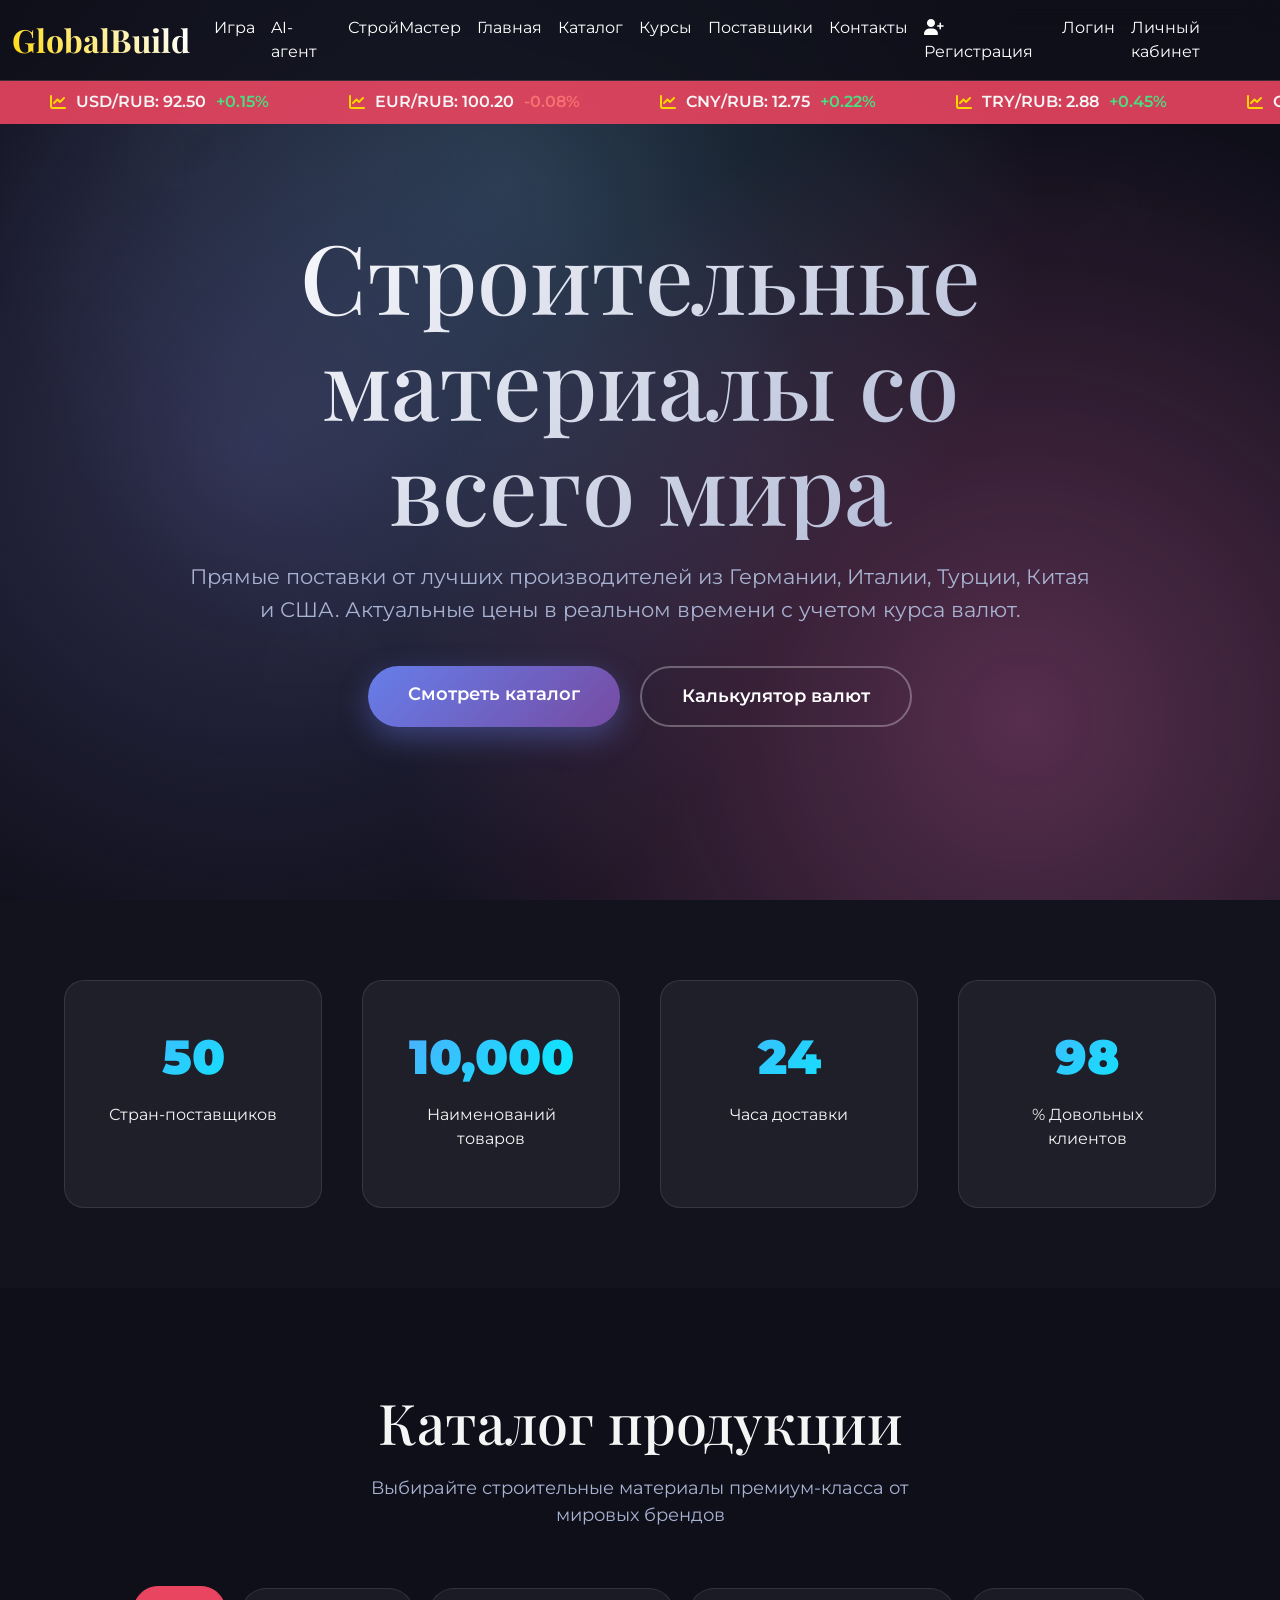
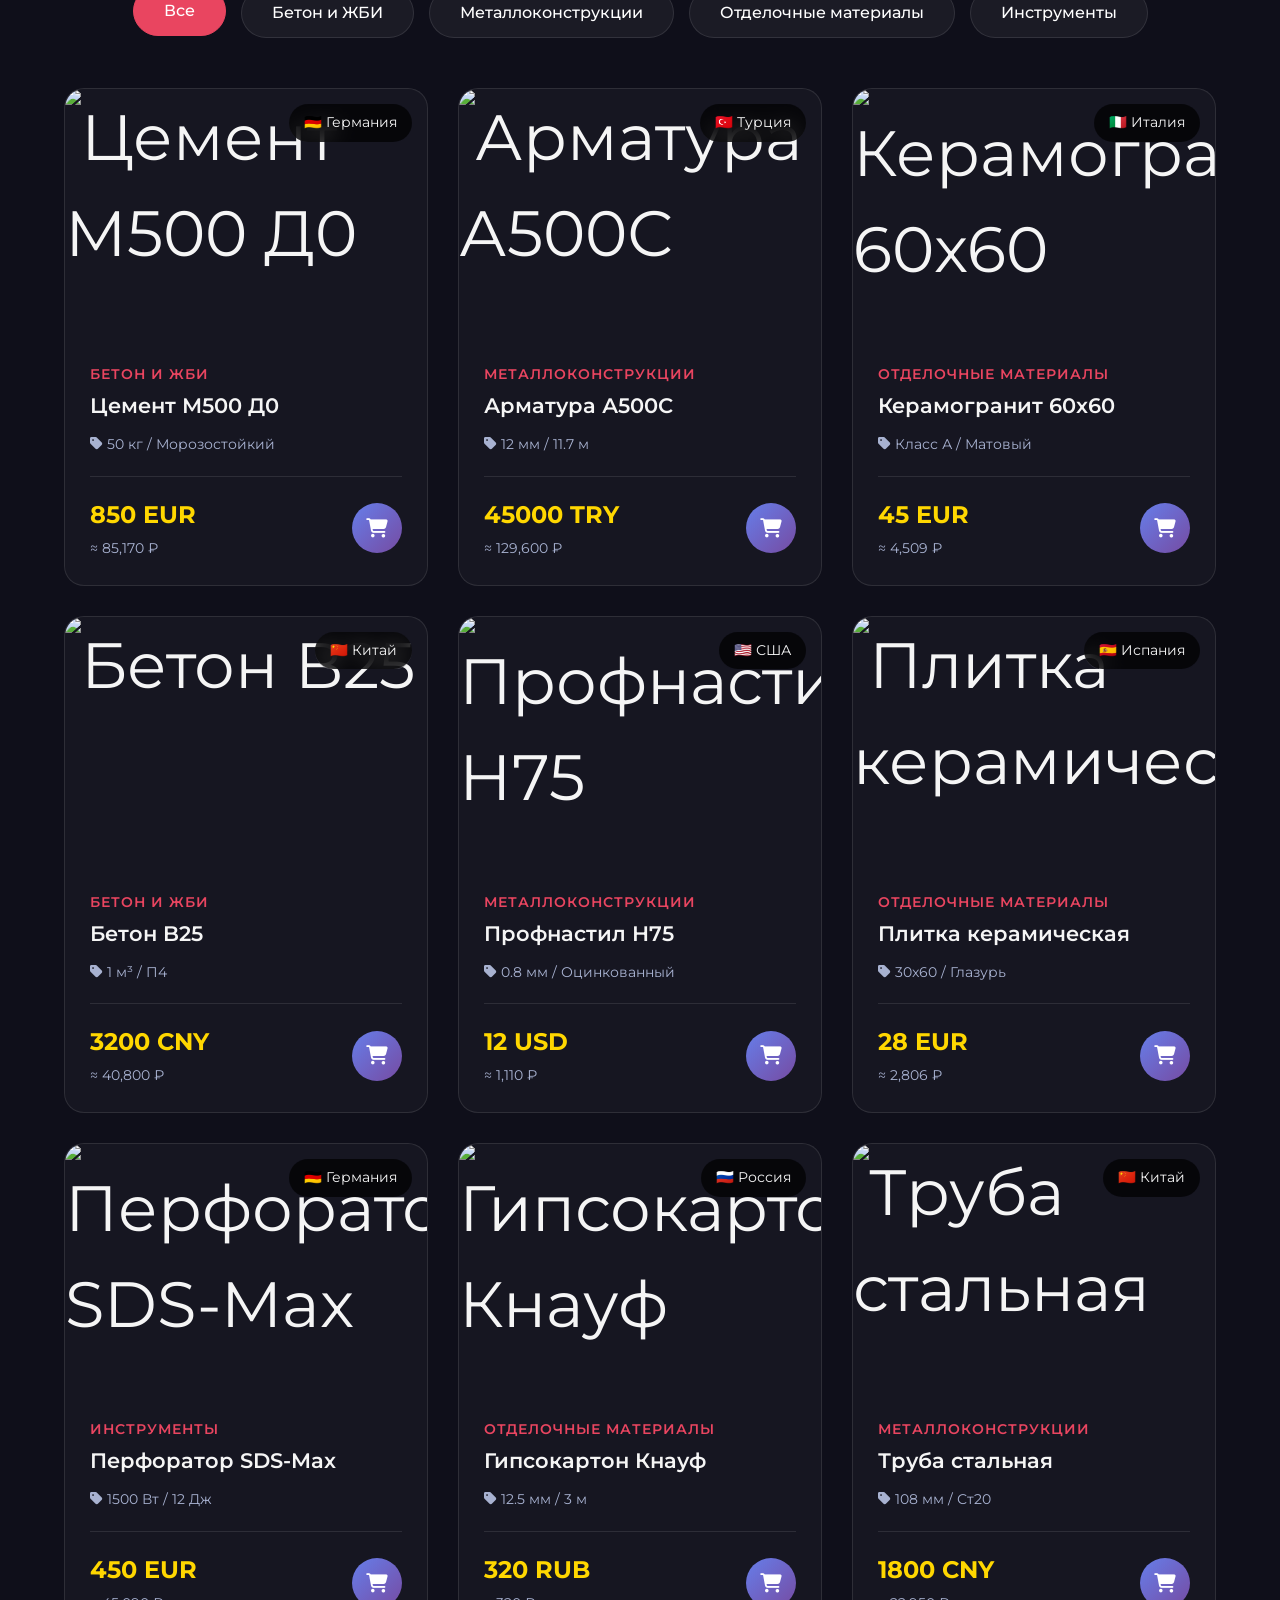
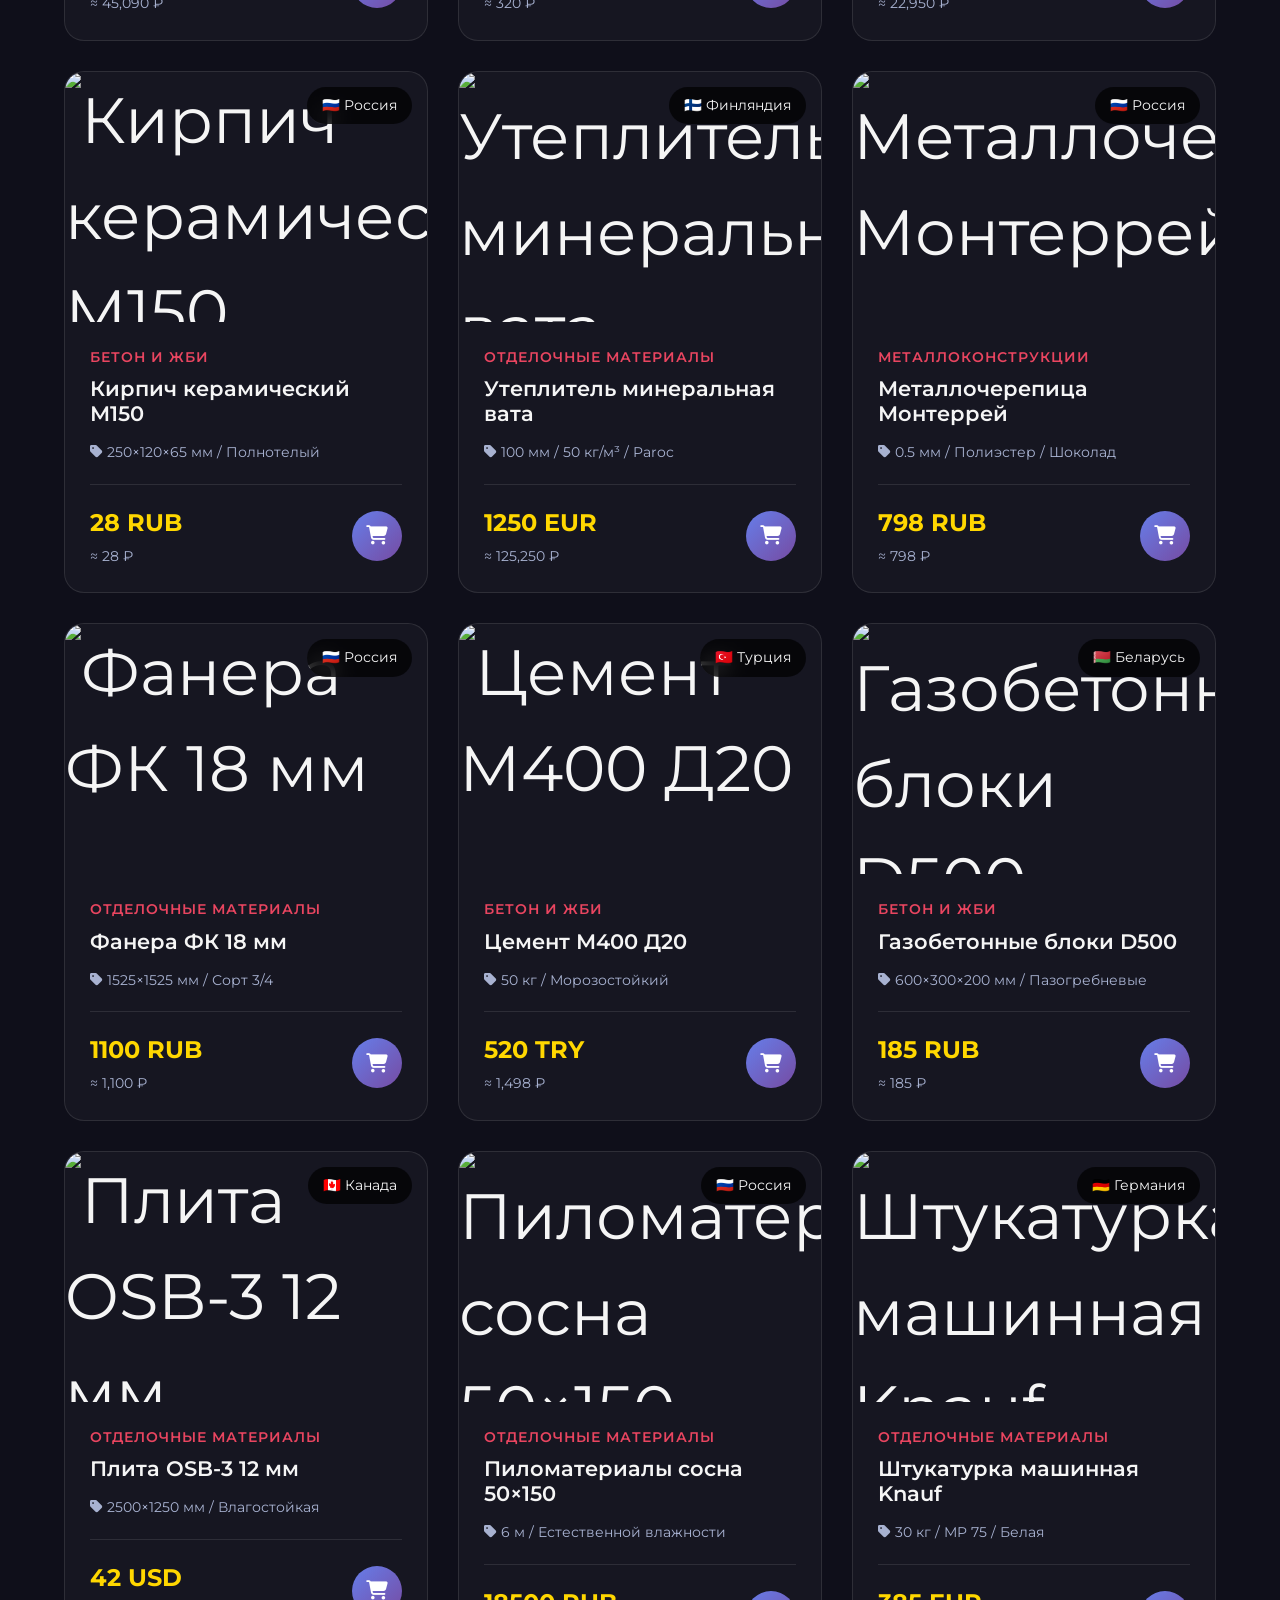
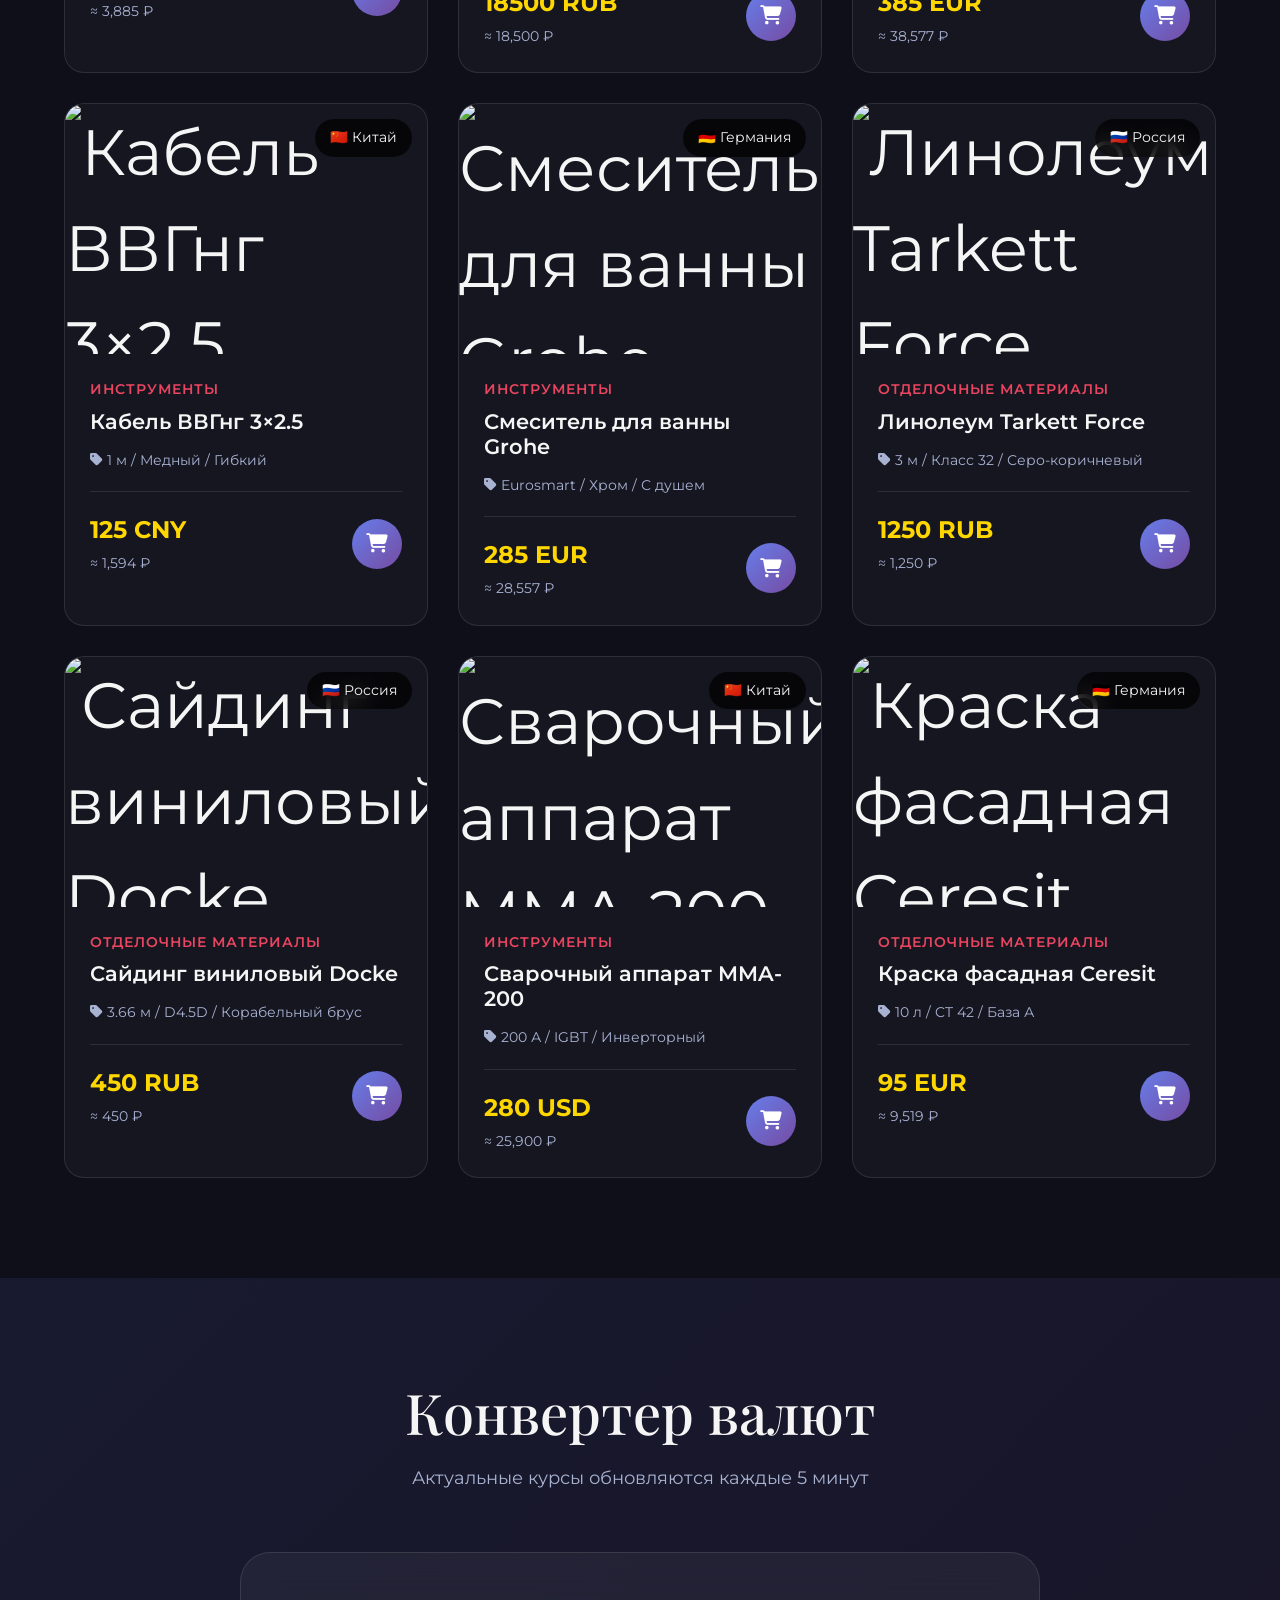
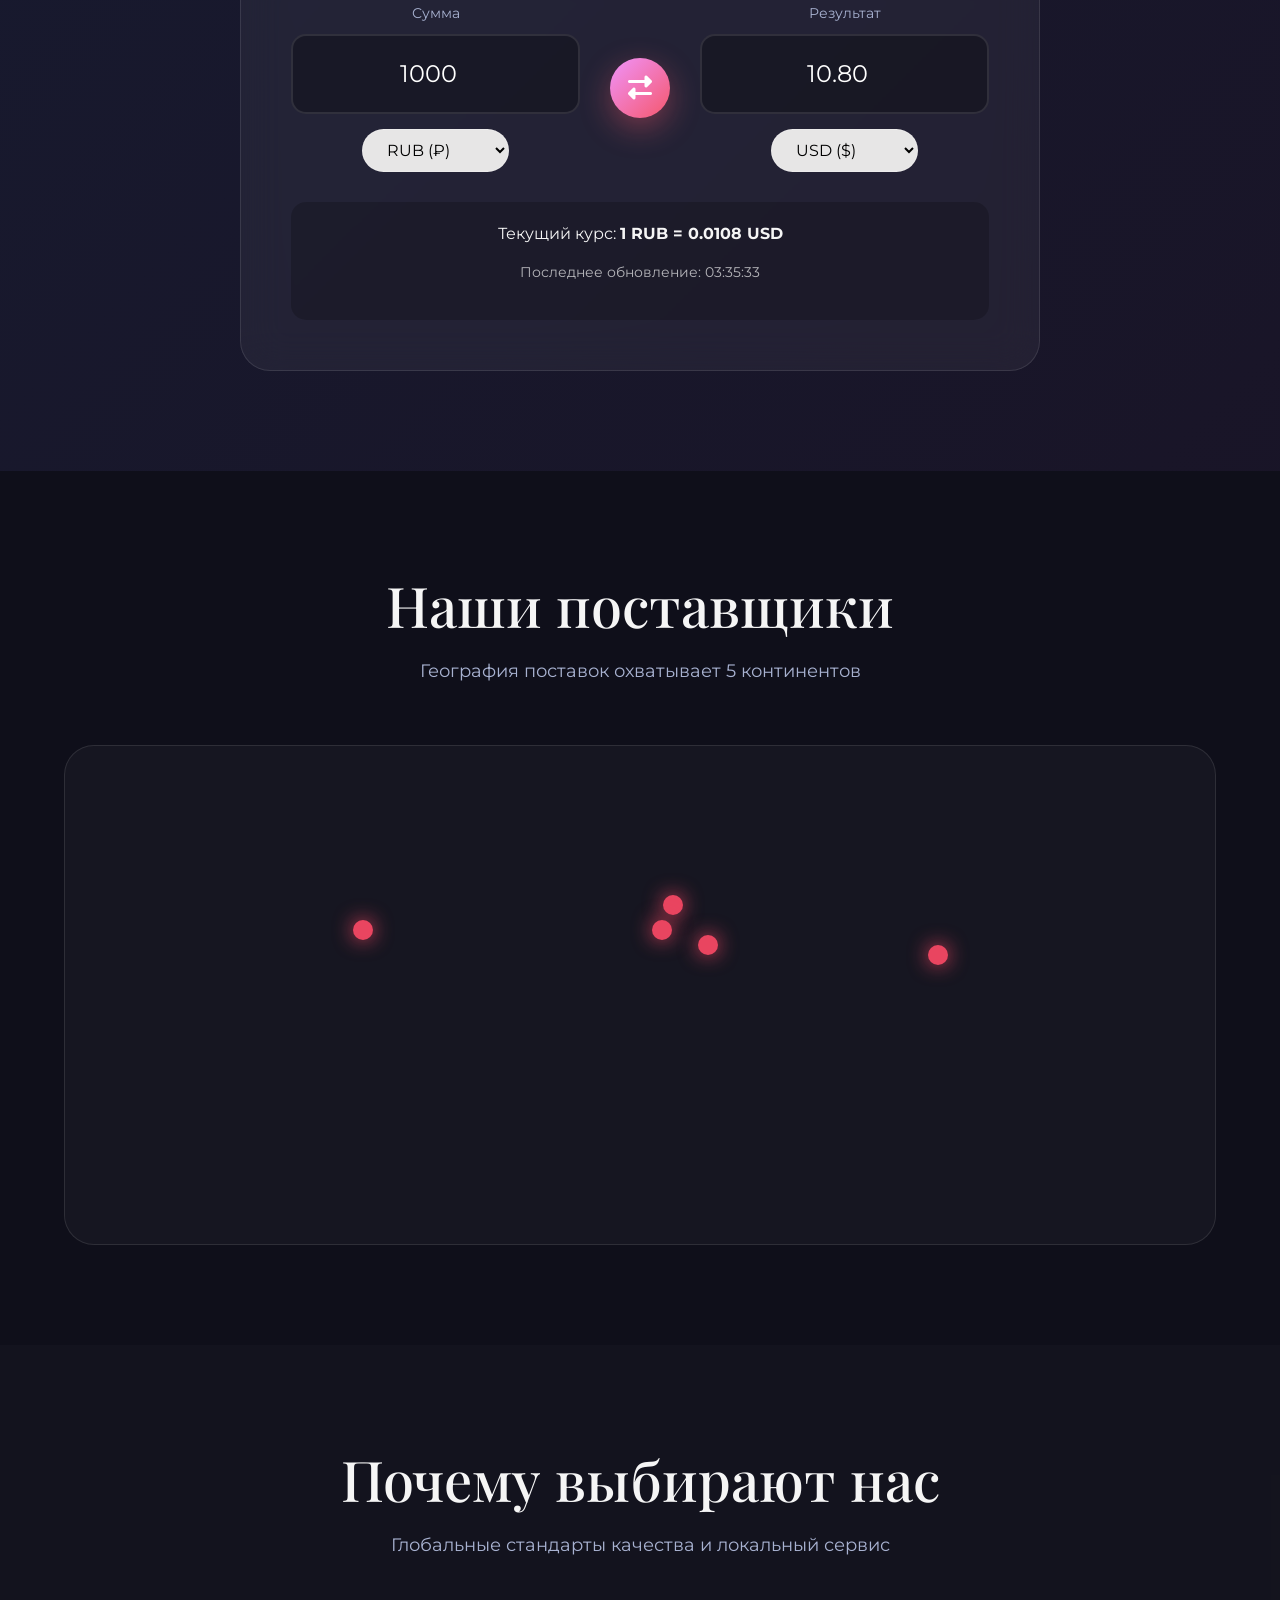
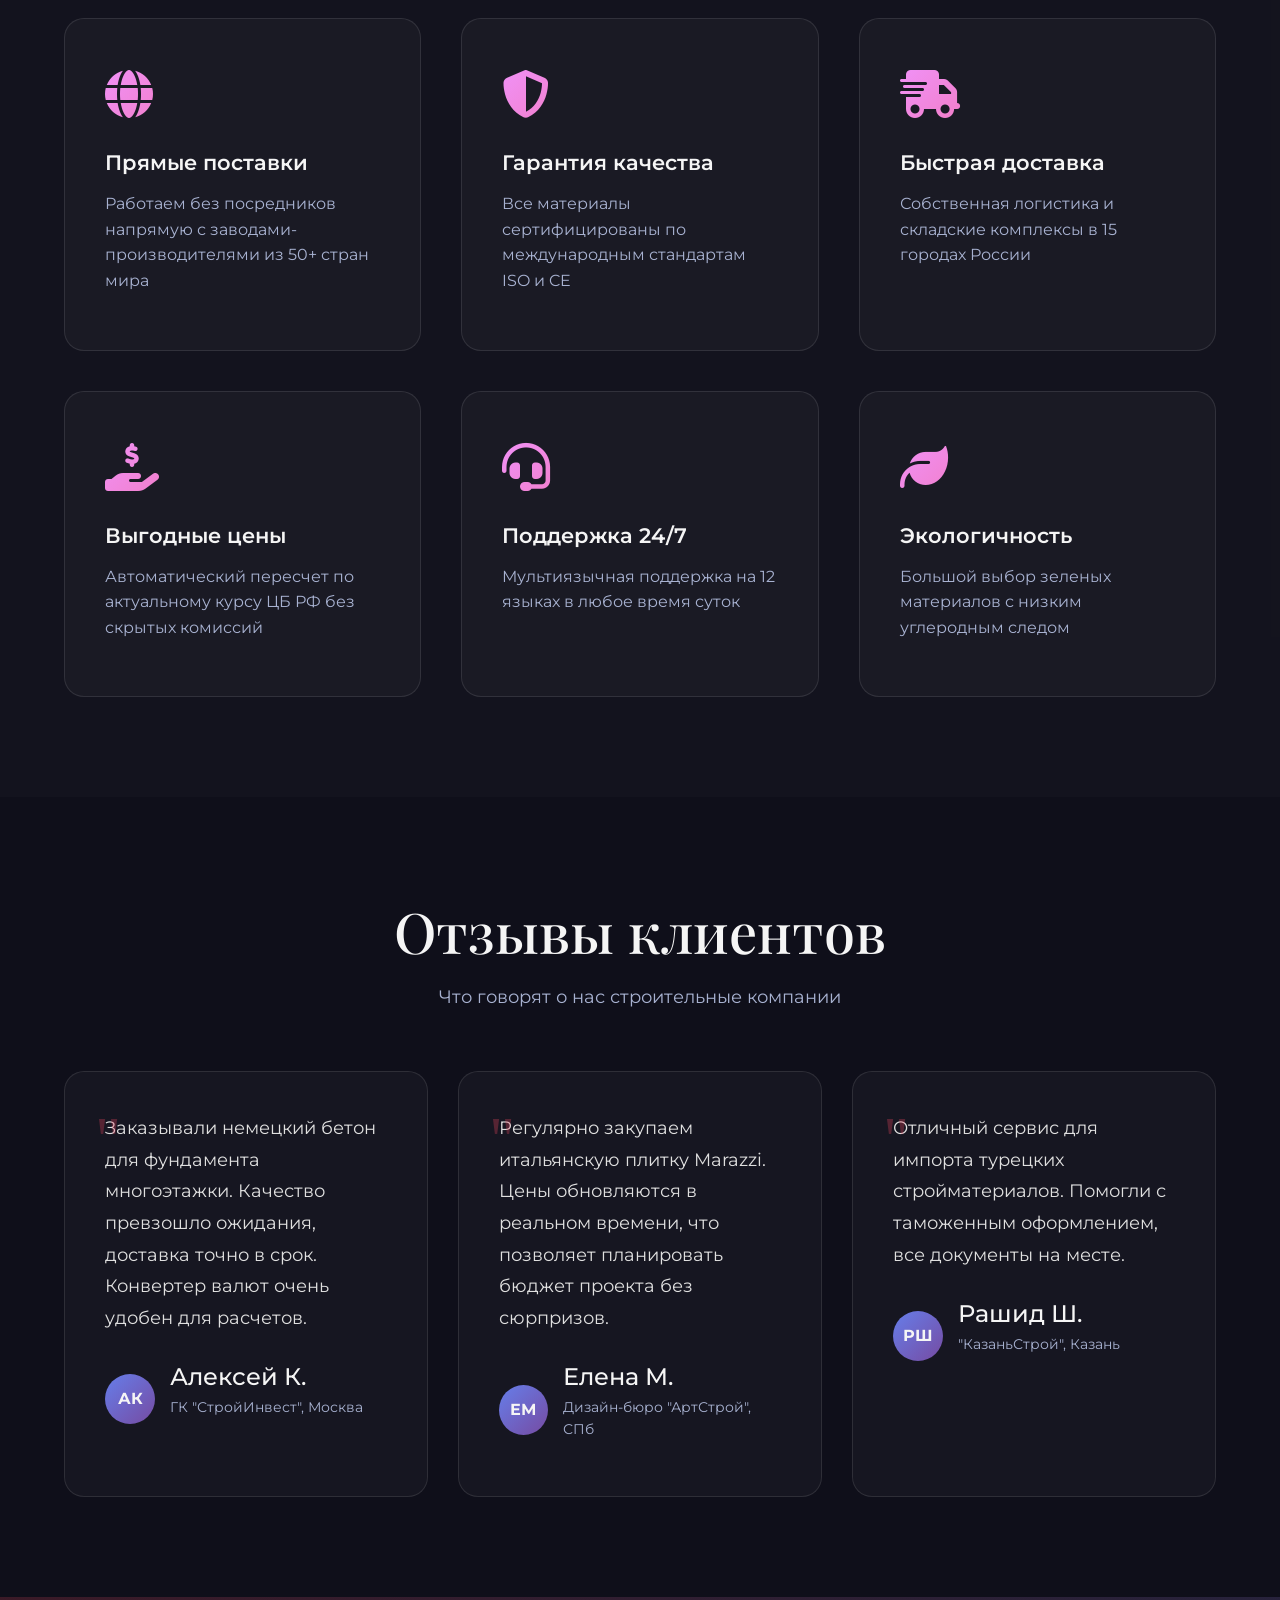
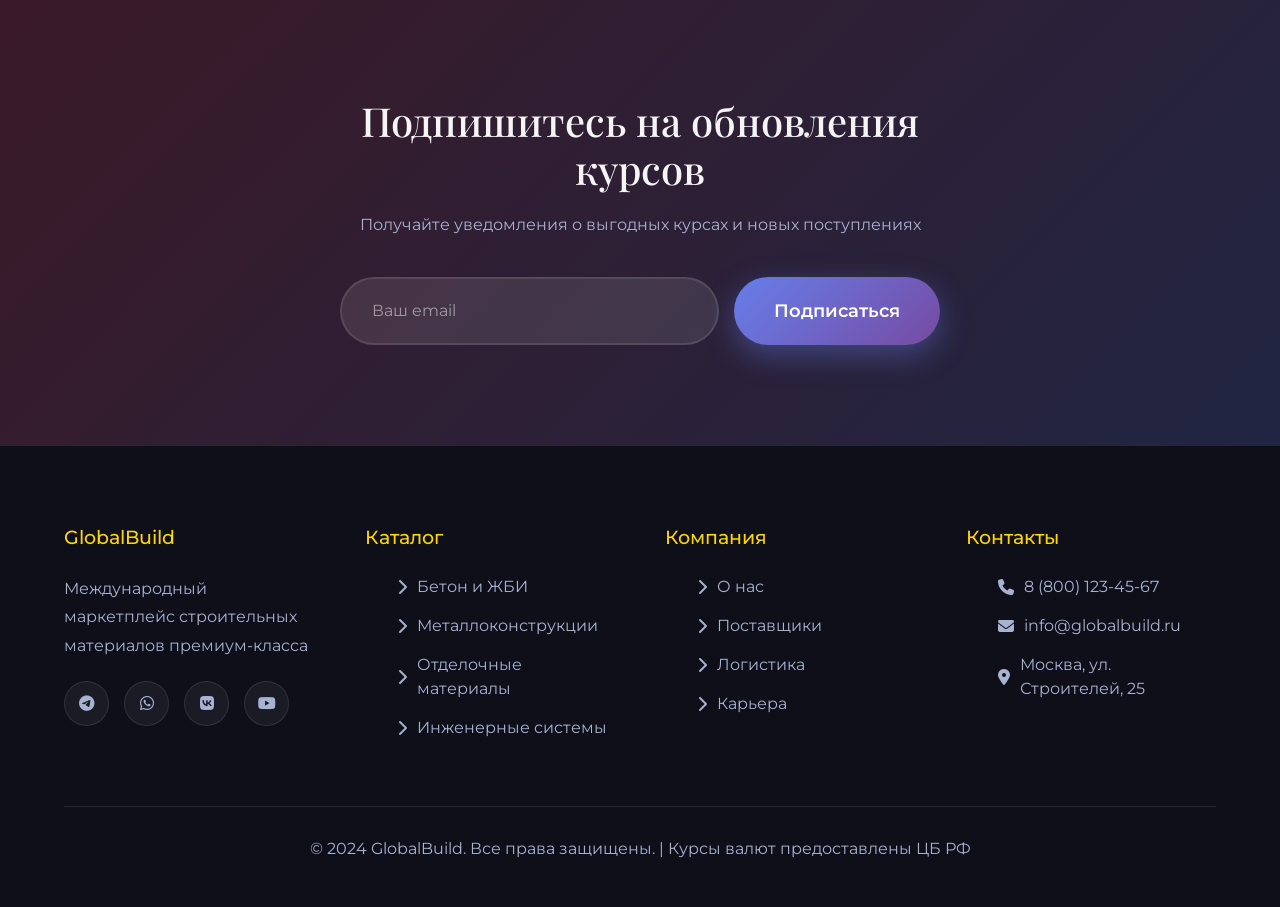
==== index.html @ 23bbd187 "Initial commit" ====
<!DOCTYPE html>
<html lang="ru">

<head>
    <meta charset="UTF-8">
    <meta name="viewport" content="width=device-width, initial-scale=1.0">
    <title>GlobalBuild - Мировые строительные материалы</title>
    <link
        href="https://fonts.googleapis.com/css2?family=Montserrat:wght@300;400;600;700;900&family=Playfair+Display:wght@700&display=swap"
        rel="stylesheet">
    <link rel="stylesheet" href="https://cdnjs.cloudflare.com/ajax/libs/font-awesome/6.4.0/css/all.min.css">
    <link rel="stylesheet" href="https://cdn.jsdelivr.net/npm/bootstrap@5.3.8/dist/css/bootstrap.min.css">
    <link rel="stylesheet" href="./main.css">
    <link rel="shortcut icon" href="./Логотип GlobalBuild с глобусом и небоскрёбами.png" type="image/x-icon">

</head>

<body>
    <!-- Loader -->
    <div class="loader" id="loader">
        <div class="loader-spinner"></div>
    </div>

    <!-- Background Animation -->
    <div class="bg-animation"></div>

    <!-- Navigation -->
    <nav class="navbar nav navbar-expand-lg position-fixed">
        <div class="container-fluid">
            <a class="navbar-brand logo" href="#">GlobalBuild</a>
            <button class="navbar-toggler" type="button" data-bs-toggle="collapse"
                data-bs-target="#navbarSupportedContent" aria-controls="navbarSupportedContent" aria-expanded="false"
                aria-label="Toggle navigation">
                <span class="navbar-toggler-icon"></span>
            </button>
            <div class="collapse navbar-collapse flex-grow-0" id="navbarSupportedContent">
                <ul class="navbar-nav me-auto mb-2 mb-lg-0 text-white">
                    <li class="nav-item ">
                        <a class="nav-link active text-white" aria-current="page" href="./game.html">Игра</a>
                    </li>
                    <li class="nav-item">
                        <a class="nav-link text-white" href="./ii.html">AI-агент</a>
                    </li>
                    <li class="nav-item">
                        <a class="nav-link text-white" href="./stroymaster.html">СтройМастер</a>
                    </li>
                    <li class="nav-item">
                        <a class="nav-link text-white" href="#home">Главная</a>
                    </li>
                    <li class="nav-item">
                        <a class="nav-link text-white" href="#products">Каталог</a>
                    </li>
                    <li class="nav-item">
                        <a class="nav-link text-white" href="#converter">Курсы</a>
                    </li>
                    <li class="nav-item">
                        <a class="nav-link text-white" href="#suppliers">Поставщики</a>
                    </li>
                    <li class="nav-item">
                        <a class="nav-link text-white" href="#contact">Контакты</a>
                    </li>
                    <li class="nav-item" id="authButtons">
                        <a class="nav-link text-white" href="./register.html">
                            <i class="fas fa-user-plus"></i> Регистрация
                        </a>
                    </li>
                    <li class="nav-item">
                        <a class="nav-link text-white" href="./login.html">Логин</a>
                    </li>
                    <li class="nav-item">
                        <a class="nav-link text-white" href="./dashboard.html">Личный кабинет</a>
                    </li>
                </ul>
            </div>
        </div>
    </nav>

    <!-- Currency Ticker -->
    <div class="currency-ticker">
        <div class="ticker-content" id="ticker">
            <!-- Generated by JS -->
        </div>
    </div>

    <!-- Hero Section -->
    <section class="hero" id="home">
        <div class="floating-shapes">
            <div class="shape"><i class="fas fa-cube" style="font-size: 100px; color: rgba(255,255,255,0.1);"></i></div>
            <div class="shape"><i class="fas fa-hammer" style="font-size: 80px; color: rgba(255,255,255,0.1);"></i>
            </div>
            <div class="shape"><i class="fas fa-hard-hat" style="font-size: 120px; color: rgba(255,255,255,0.1);"></i>
            </div>
        </div>
        <div class="hero-content fade-in">
            <h1>Строительные материалы со всего мира</h1>
            <p>Прямые поставки от лучших производителей из Германии, Италии, Турции, Китая и США. Актуальные цены в
                реальном времени с учетом курса валют.</p>
            <div class="cta-buttons">
                <a href="#products" class="btn btn-primary">Смотреть каталог</a>
                <a href="#converter" class="btn btn-secondary">Калькулятор валют</a>
            </div>
        </div>
    </section>

    <!-- Stats Section -->
    <section class="stats">
        <div class="stats-grid">
            <div class="stat-card fade-in">
                <div class="stat-number" data-target="50">0</div>
                <p>Стран-поставщиков</p>
            </div>
            <div class="stat-card fade-in">
                <div class="stat-number" data-target="10000">0</div>
                <p>Наименований товаров</p>
            </div>
            <div class="stat-card fade-in">
                <div class="stat-number" data-target="24">0</div>
                <p>Часа доставки</p>
            </div>
            <div class="stat-card fade-in">
                <div class="stat-number" data-target="98">0</div>
                <p>% Довольных клиентов</p>
            </div>
        </div>
    </section>

    <!-- Products Section -->
    <section class="products" id="products">
        <div class="section-header fade-in">
            <h2>Каталог продукции</h2>
            <p>Выбирайте строительные материалы премиум-класса от мировых брендов</p>
        </div>

        <div class="filters fade-in">
            <button class="filter-btn active" data-filter="all">Все</button>
            <button class="filter-btn" data-filter="concrete">Бетон и ЖБИ</button>
            <button class="filter-btn" data-filter="metal">Металлоконструкции</button>
            <button class="filter-btn" data-filter="finish">Отделочные материалы</button>
            <button class="filter-btn" data-filter="tools">Инструменты</button>
        </div>

        <div class="products-grid" id="productsGrid">
            <!-- Products generated by JS -->
        </div>
    </section>

    <!-- Currency Converter -->
    <section class="converter-section" id="converter">
        <div class="section-header fade-in">
            <h2>Конвертер валют</h2>
            <p>Актуальные курсы обновляются каждые 5 минут</p>
        </div>
        <div class="converter-container fade-in">
            <div class="converter-grid">
                <div class="converter-box">
                    <label>Сумма</label>
                    <input type="number" class="converter-input" id="amount1" value="1000" oninput="convertCurrency()">
                    <select class="currency-select" id="currency1" onchange="convertCurrency()">
                        <option value="USD">USD ($)</option>
                        <option value="EUR">EUR (€)</option>
                        <option value="CNY">CNY (¥)</option>
                        <option value="TRY">TRY (₺)</option>
                        <option value="UZB">UZB (sum)</option>
                        <option value="RUB" selected>RUB (₽)</option>
                    </select>
                </div>
                <button class="swap-btn" onclick="swapCurrencies()">
                    <i class="fas fa-exchange-alt"></i>
                </button>
                <div class="converter-box">
                    <label>Результат</label>
                    <input type="number" class="converter-input" id="amount2" readonly>
                    <select class="currency-select" id="currency2" onchange="convertCurrency()">
                        <option value="USD" selected>USD ($)</option>
                        <option value="EUR">EUR (€)</option>
                        <option value="CNY">CNY (¥)</option>
                        <option value="TRY">TRY (₺)</option>
                        <option value=" UZB">UZB (sum)</option>
                        <option value="RUB">RUB (₽)</option>
                    </select>
                </div>
            </div>
            <div class="exchange-rate-info">
                <p>Текущий курс: <strong id="rateDisplay">1 USD = 92.50 RUB</strong></p>
                <p style="font-size: 0.9rem; margin-top: 10px; opacity: 0.7;">Последнее обновление: <span
                        id="lastUpdate">Только что</span></p>
            </div>
        </div>
    </section>

    <!-- Suppliers Map -->
    <section class="suppliers" id="suppliers">
        <div class="section-header fade-in">
            <h2>Наши поставщики</h2>
            <p>География поставок охватывает 5 континентов</p>
        </div>
        <div class="map-container fade-in">
            <div class="world-map">
                <div class="map-point" data-country="germany">
                    <div class="tooltip">
                        <h4>🇩🇪 Германия</h4>
                        <p>HeidelbergCement, BASF</p>
                        <small>Премиум бетон и химия</small>
                    </div>
                </div>
                <div class="map-point" data-country="china">
                    <div class="tooltip">
                        <h4>🇨🇳 Китай</h4>
                        <p>CNBM, Anhui Conch</p>
                        <small>Цемент и керамика</small>
                    </div>
                </div>
                <div class="map-point" data-country="usa">
                    <div class="tooltip">
                        <h4>🇺🇸 США</h4>
                        <p>LafargeHolcim, Cemex</p>
                        <small>Инновационные материалы</small>
                    </div>
                </div>
                <div class="map-point" data-country="turkey">
                    <div class="tooltip">
                        <h4>🇹🇷 Турция</h4>
                        <p>Oyak Cement, Sabanci</p>
                        <small>Керамогранит и сантехника</small>
                    </div>
                </div>
                <div class="map-point" data-country="italy">
                    <div class="tooltip">
                        <h4>🇮🇹 Италия</h4>
                        <p>Italcementi, Marazzi</p>
                        <small>Плитка и мрамор</small>
                    </div>
                </div>
            </div>
        </div>
    </section>

    <!-- Features -->
    <section class="features">
        <div class="section-header fade-in">
            <h2>Почему выбирают нас</h2>
            <p>Глобальные стандарты качества и локальный сервис</p>
        </div>
        <div class="features-grid">
            <div class="feature-card fade-in">
                <div class="feature-icon"><i class="fas fa-globe"></i></div>
                <h3 class="feature-title">Прямые поставки</h3>
                <p class="feature-text">Работаем без посредников напрямую с заводами-производителями из 50+ стран мира
                </p>
            </div>
            <div class="feature-card fade-in">
                <div class="feature-icon"><i class="fas fa-shield-alt"></i></div>
                <h3 class="feature-title">Гарантия качества</h3>
                <p class="feature-text">Все материалы сертифицированы по международным стандартам ISO и CE</p>
            </div>
            <div class="feature-card fade-in">
                <div class="feature-icon"><i class="fas fa-truck-fast"></i></div>
                <h3 class="feature-title">Быстрая доставка</h3>
                <p class="feature-text">Собственная логистика и складские комплексы в 15 городах России</p>
            </div>
            <div class="feature-card fade-in">
                <div class="feature-icon"><i class="fas fa-hand-holding-dollar"></i></div>
                <h3 class="feature-title">Выгодные цены</h3>
                <p class="feature-text">Автоматический пересчет по актуальному курсу ЦБ РФ без скрытых комиссий</p>
            </div>
            <div class="feature-card fade-in">
                <div class="feature-icon"><i class="fas fa-headset"></i></div>
                <h3 class="feature-title">Поддержка 24/7</h3>
                <p class="feature-text">Мультиязычная поддержка на 12 языках в любое время суток</p>
            </div>
            <div class="feature-card fade-in">
                <div class="feature-icon"><i class="fas fa-leaf"></i></div>
                <h3 class="feature-title">Экологичность</h3>
                <p class="feature-text">Большой выбор зеленых материалов с низким углеродным следом</p>
            </div>
        </div>
    </section>

    <!-- Testimonials -->
    <section class="testimonials">
        <div class="section-header fade-in">
            <h2>Отзывы клиентов</h2>
            <p>Что говорят о нас строительные компании</p>
        </div>
        <div class="testimonials-grid">
            <div class="testimonial-card fade-in">
                <p class="testimonial-text">Заказывали немецкий бетон для фундамента многоэтажки. Качество превзошло
                    ожидания, доставка точно в срок. Конвертер валют очень удобен для расчетов.</p>
                <div class="testimonial-author">
                    <div class="author-avatar">АК</div>
                    <div class="author-info">
                        <h4>Алексей К.</h4>
                        <p>ГК "СтройИнвест", Москва</p>
                    </div>
                </div>
            </div>
            <div class="testimonial-card fade-in">
                <p class="testimonial-text">Регулярно закупаем итальянскую плитку Marazzi. Цены обновляются в реальном
                    времени, что позволяет планировать бюджет проекта без сюрпризов.</p>
                <div class="testimonial-author">
                    <div class="author-avatar">ЕМ</div>
                    <div class="author-info">
                        <h4>Елена М.</h4>
                        <p>Дизайн-бюро "АртСтрой", СПб</p>
                    </div>
                </div>
            </div>
            <div class="testimonial-card fade-in">
                <p class="testimonial-text">Отличный сервис для импорта турецких стройматериалов. Помогли с таможенным
                    оформлением, все документы на месте.</p>
                <div class="testimonial-author">
                    <div class="author-avatar">РШ</div>
                    <div class="author-info">
                        <h4>Рашид Ш.</h4>
                        <p>"КазаньСтрой", Казань</p>
                    </div>
                </div>
            </div>
        </div>
    </section>

    <!-- Newsletter -->
    <section class="newsletter" id="contact">
        <div class="newsletter-container fade-in">
            <h2 style="font-family: 'Playfair Display', serif; font-size: 2.5rem; margin-bottom: 20px;">Подпишитесь на
                обновления курсов</h2>
            <p style="color: #a8b2d1; margin-bottom: 30px;">Получайте уведомления о выгодных курсах и новых поступлениях
            </p>
            <form class="newsletter-form" onsubmit="event.preventDefault(); alert('Спасибо за подписку!');">
                <input type="email" class="newsletter-input" placeholder="Ваш email" required>
                <button type="submit" class="btn btn-primary">Подписаться</button>
            </form>
        </div>
    </section>

    <!-- Footer -->
    <footer>
        <div class="footer-grid">
            <div class="footer-col">
                <h3>GlobalBuild</h3>
                <p style="color: #a8b2d1; line-height: 1.8;">Международный маркетплейс строительных материалов
                    премиум-класса</p>
                <div class="social-links">
                    <a href="#"><i class="fab fa-telegram"></i></a>
                    <a href="#"><i class="fab fa-whatsapp"></i></a>
                    <a href="#"><i class="fab fa-vk"></i></a>
                    <a href="#"><i class="fab fa-youtube"></i></a>
                </div>
            </div>
            <div class="footer-col">
                <h3>Каталог</h3>
                <ul>
                    <li><a href="#"><i class="fas fa-chevron-right"></i> Бетон и ЖБИ</a></li>
                    <li><a href="#"><i class="fas fa-chevron-right"></i> Металлоконструкции</a></li>
                    <li><a href="#"><i class="fas fa-chevron-right"></i> Отделочные материалы</a></li>
                    <li><a href="#"><i class="fas fa-chevron-right"></i> Инженерные системы</a></li>
                </ul>
            </div>
            <div class="footer-col">
                <h3>Компания</h3>
                <ul>
                    <li><a href="#"><i class="fas fa-chevron-right"></i> О нас</a></li>
                    <li><a href="#"><i class="fas fa-chevron-right"></i> Поставщики</a></li>
                    <li><a href="#"><i class="fas fa-chevron-right"></i> Логистика</a></li>
                    <li><a href="#"><i class="fas fa-chevron-right"></i> Карьера</a></li>
                </ul>
            </div>
            <div class="footer-col">
                <h3>Контакты</h3>
                <ul>
                    <li><a href="tel:+78001234567"><i class="fas fa-phone"></i> 8 (800) 123-45-67</a></li>
                    <li><a href="mailto:info@globalbuild.ru"><i class="fas fa-envelope"></i> info@globalbuild.ru</a>
                    </li>
                    <li><a href="#"><i class="fas fa-map-marker-alt"></i> Москва, ул. Строителей, 25</a></li>
                </ul>
            </div>
        </div>
        <div class="footer-bottom">
            <p>&copy; 2024 GlobalBuild. Все права защищены. | Курсы валют предоставлены ЦБ РФ</p>
        </div>
    </footer>

    <!-- Cart Notification -->
    <div class="cart-notification" id="cartNotification">
        <i class="fas fa-check-circle" style="font-size: 1.5rem;"></i>
        <div>
            <strong>Товар добавлен</strong>
            <p style="font-size: 0.9rem; opacity: 0.9;">Перейти в корзину?</p>
        </div>
    </div>
    <script src="https://cdn.jsdelivr.net/npm/bootstrap@5.3.8/dist/js/bootstrap.bundle.min.js"></script>
    <script src="./main.js"></script>
</body>

</html>
---- main.css ----
* {
            margin: 0;
            padding: 0;
            box-sizing: border-box;
        }

        :root {
            --primary: #1a1a2e;
            --secondary: #16213e;
            --accent: #e94560;
            --gold: #ffd700;
            --light: #f5f5f5;
            --dark: #0f0f1a;
            --gradient-1: linear-gradient(135deg, #667eea 0%, #764ba2 100%);
            --gradient-2: linear-gradient(135deg, #f093fb 0%, #f5576c 100%);
            --gradient-3: linear-gradient(135deg, #4facfe 0%, #00f2fe 100%);
        }

        html {
            scroll-behavior: smooth;
        }

        body {
            font-family: 'Montserrat', sans-serif;
            background: var(--dark);
            color: var(--light);
            overflow-x: hidden;
        }

        /* Animated Background */
        .bg-animation {
            position: fixed;
            top: 0;
            left: 0;
            width: 100%;
            height: 100%;
            z-index: -1;
            background:
                radial-gradient(circle at 20% 50%, rgba(120, 119, 198, 0.3) 0%, transparent 50%),
                radial-gradient(circle at 80% 80%, rgba(255, 119, 198, 0.3) 0%, transparent 50%),
                radial-gradient(circle at 40% 20%, rgba(120, 219, 255, 0.2) 0%, transparent 50%);
            animation: bgPulse 15s ease-in-out infinite;
        }

        @keyframes bgPulse {

            0%,
            100% {
                opacity: 0.5;
                transform: scale(1);
            }

            50% {
                opacity: 0.8;
                transform: scale(1.1);
            }
        }

        /* Navigation */
        nav {
            position: fixed;
            top: 0;
            width: 100%;
            padding: 20px 5%;
            display: flex;
            justify-content: space-between;
            align-items: center;
            z-index: 1000;
            background: rgba(15, 15, 26, 0.8);
            backdrop-filter: blur(20px);
            border-bottom: 1px solid rgba(255, 255, 255, 0.1);
            transition: all 0.3s ease;
            color: #fff;
        }

        nav.scrolled {
            padding: 15px 5%;
            background: rgba(15, 15, 26, 0.95);
        }

        .logo {
            font-family: 'Playfair Display', serif;
            font-size: 2rem;
            font-weight: 700;
            background: linear-gradient(45deg, var(--gold), #fff, var(--gold));
            -webkit-background-clip: text;
            -webkit-text-fill-color: transparent;
            background-size: 200% auto;
            animation: shine 3s linear infinite;
        }

        @keyframes shine {
            to {
                background-position: 200% center;
            }
        }

        .nav-links {
            display: flex;
            gap: 40px;
            list-style: none;
        }

        .nav-links a {
            color: var(--light);
            text-decoration: none;
            font-weight: 500;
            position: relative;
            transition: color 0.3s;
        }

        .nav-links a::after {
            content: '';
            position: absolute;
            bottom: -5px;
            left: 0;
            width: 0;
            height: 2px;
            background: var(--accent);
            transition: width 0.3s;
        }

        .nav-links a:hover::after {
            width: 100%;
        }

        .currency-ticker {
            position: fixed;
            top: 80px;
            width: 100%;
            background: rgba(233, 69, 96, 0.9);
            padding: 10px;
            overflow: hidden;
            z-index: 999;
            backdrop-filter: blur(10px);
        }

        .ticker-content {
            display: flex;
            animation: ticker 30s linear infinite;
            white-space: nowrap;
        }

        .ticker-item {
            margin: 0 40px;
            font-weight: 600;
            display: flex;
            align-items: center;
            gap: 10px;
        }

        .ticker-item i {
            color: var(--gold);
        }

        @keyframes ticker {
            0% {
                transform: translateX(0);
            }

            100% {
                transform: translateX(-50%);
            }
        }

        /* Hero Section */
        .hero {
            min-height: 100vh;
            display: flex;
            align-items: center;
            justify-content: center;
            padding: 150px 5% 100px;
            position: relative;
            overflow: hidden;
        }

        .hero-content {
            text-align: center;
            max-width: 900px;
            z-index: 2;
        }

        .hero h1 {
            font-family: 'Playfair Display', serif;
            font-size: clamp(3rem, 8vw, 6rem);
            margin-bottom: 20px;
            line-height: 1.1;
            background: linear-gradient(135deg, #fff 0%, #a8b2d1 100%);
            -webkit-background-clip: text;
            -webkit-text-fill-color: transparent;
        }

        .hero p {
            font-size: 1.3rem;
            color: #a8b2d1;
            margin-bottom: 40px;
            line-height: 1.6;
        }

        .cta-buttons {
            display: flex;
            gap: 20px;
            justify-content: center;
            flex-wrap: wrap;
        }

        .btn {
            padding: 15px 40px;
            border: none;
            border-radius: 50px;
            font-size: 1.1rem;
            font-weight: 600;
            cursor: pointer;
            transition: all 0.3s;
            text-decoration: none;
            display: inline-block;
        }

        .btn-primary {
            background: var(--gradient-1);
            color: white;
            box-shadow: 0 10px 30px rgba(102, 126, 234, 0.4);
        }

        .btn-primary:hover {
            transform: translateY(-3px);
            box-shadow: 0 15px 40px rgba(102, 126, 234, 0.6);
        }

        .btn-secondary {
            background: transparent;
            color: white;
            border: 2px solid rgba(255, 255, 255, 0.3);
        }

        .btn-secondary:hover {
            background: rgba(255, 255, 255, 0.1);
            border-color: white;
        }

        .floating-shapes {
            position: absolute;
            width: 100%;
            height: 100%;
            top: 0;
            left: 0;
            pointer-events: none;
        }

        .shape {
            position: absolute;
            opacity: 0.1;
            animation: float 20s infinite ease-in-out;
        }

        .shape:nth-child(1) {
            top: 10%;
            left: 10%;
            animation-delay: 0s;
        }

        .shape:nth-child(2) {
            top: 20%;
            right: 10%;
            animation-delay: 5s;
        }

        .shape:nth-child(3) {
            bottom: 20%;
            left: 20%;
            animation-delay: 10s;
        }

        @keyframes float {

            0%,
            100% {
                transform: translateY(0) rotate(0deg);
            }

            50% {
                transform: translateY(-30px) rotate(180deg);
            }
        }

        /* Stats Section */
        .stats {
            padding: 80px 5%;
            background: rgba(255, 255, 255, 0.02);
            backdrop-filter: blur(10px);
        }

        .stats-grid {
            display: grid;
            grid-template-columns: repeat(auto-fit, minmax(250px, 1fr));
            gap: 40px;
            max-width: 1200px;
            margin: 0 auto;
        }

        .stat-card {
            text-align: center;
            padding: 40px;
            background: rgba(255, 255, 255, 0.05);
            border-radius: 20px;
            border: 1px solid rgba(255, 255, 255, 0.1);
            transition: all 0.3s;
        }

        .stat-card:hover {
            transform: translateY(-10px);
            background: rgba(255, 255, 255, 0.1);
            box-shadow: 0 20px 40px rgba(0, 0, 0, 0.3);
        }

        .stat-number {
            font-size: 3rem;
            font-weight: 900;
            background: var(--gradient-3);
            -webkit-background-clip: text;
            -webkit-text-fill-color: transparent;
            margin-bottom: 10px;
        }

        /* Products Section */
        .products {
            padding: 100px 5%;
        }

        .section-header {
            text-align: center;
            margin-bottom: 60px;
        }

        .section-header h2 {
            font-family: 'Playfair Display', serif;
            font-size: clamp(2rem, 5vw, 3.5rem);
            margin-bottom: 20px;
        }

        .section-header p {
            color: #a8b2d1;
            font-size: 1.1rem;
            max-width: 600px;
            margin: 0 auto;
        }

        .filters {
            display: flex;
            justify-content: center;
            gap: 15px;
            margin-bottom: 50px;
            flex-wrap: wrap;
        }

        .filter-btn {
            padding: 12px 30px;
            background: rgba(255, 255, 255, 0.05);
            border: 1px solid rgba(255, 255, 255, 0.1);
            color: white;
            border-radius: 30px;
            cursor: pointer;
            transition: all 0.3s;
            font-weight: 500;
        }

        .filter-btn.active,
        .filter-btn:hover {
            background: var(--accent);
            border-color: var(--accent);
            transform: translateY(-2px);
        }

        .products-grid {
            display: grid;
            grid-template-columns: repeat(auto-fill, minmax(320px, 1fr));
            gap: 30px;
            max-width: 1400px;
            margin: 0 auto;
        }

        .product-card {
            background: rgba(255, 255, 255, 0.03);
            border-radius: 20px;
            overflow: hidden;
            border: 1px solid rgba(255, 255, 255, 0.1);
            transition: all 0.4s;
            position: relative;
        }

        .product-card::before {
            content: '';
            position: absolute;
            top: 0;
            left: -100%;
            width: 100%;
            height: 100%;
            background: linear-gradient(90deg, transparent, rgba(255, 255, 255, 0.1), transparent);
            transition: left 0.5s;
        }

        .product-card:hover::before {
            left: 100%;
        }

        .product-card:hover {
            transform: translateY(-10px) scale(1.02);
            box-shadow: 0 30px 60px rgba(0, 0, 0, 0.4);
            border-color: rgba(233, 69, 96, 0.5);
        }

        .product-image {
            height: 250px;
            /* background: linear-gradient(135deg, #667eea 0%, #764ba2 100%); */
            display: flex;
            align-items: center;
            justify-content: center;
            font-size: 4rem;
            position: relative;
            overflow: hidden;
        }

        .product-image img {
            width: 100%;
            height: 100%;
            object-fit: cover;
        }

        .country-badge {
            position: absolute;
            top: 15px;
            right: 15px;
            background: rgba(0, 0, 0, 0.7);
            padding: 8px 15px;
            border-radius: 20px;
            font-size: 0.9rem;
            display: flex;
            align-items: center;
            gap: 8px;
            backdrop-filter: blur(10px);
        }

        .product-info {
            padding: 25px;
        }

        .product-category {
            color: var(--accent);
            font-size: 0.85rem;
            font-weight: 600;
            text-transform: uppercase;
            letter-spacing: 1px;
            margin-bottom: 10px;
        }

        .product-title {
            font-size: 1.3rem;
            margin-bottom: 15px;
            font-weight: 600;
        }

        .product-specs {
            display: flex;
            gap: 15px;
            margin-bottom: 20px;
            font-size: 0.9rem;
            color: #a8b2d1;
        }

        .product-footer {
            display: flex;
            justify-content: space-between;
            align-items: center;
            padding-top: 20px;
            border-top: 1px solid rgba(255, 255, 255, 0.1);
        }

        .price {
            font-size: 1.5rem;
            font-weight: 700;
            color: var(--gold);
        }

        .price-converted {
            font-size: 0.9rem;
            color: #a8b2d1;
            margin-top: 5px;
        }

        .add-to-cart {
            width: 50px;
            height: 50px;
            border-radius: 50%;
            background: var(--gradient-1);
            border: none;
            color: white;
            cursor: pointer;
            transition: all 0.3s;
            display: flex;
            align-items: center;
            justify-content: center;
            font-size: 1.2rem;
        }

        .add-to-cart:hover {
            transform: scale(1.1) rotate(10deg);
            box-shadow: 0 10px 20px rgba(102, 126, 234, 0.4);
        }

        /* Currency Converter Section */
        .converter-section {
            padding: 100px 5%;
            background: linear-gradient(135deg, rgba(102, 126, 234, 0.1) 0%, rgba(118, 75, 162, 0.1) 100%);
        }

        .converter-container {
            max-width: 800px;
            margin: 0 auto;
            background: rgba(255, 255, 255, 0.05);
            padding: 50px;
            border-radius: 30px;
            border: 1px solid rgba(255, 255, 255, 0.1);
            backdrop-filter: blur(20px);
        }

        .converter-grid {
            display: grid;
            grid-template-columns: 1fr auto 1fr;
            gap: 30px;
            align-items: center;
            margin-bottom: 30px;
        }

        .converter-box {
            text-align: center;
        }

        .converter-box label {
            display: block;
            margin-bottom: 10px;
            color: #a8b2d1;
            font-size: 0.9rem;
        }

        .converter-input {
            width: 100%;
            padding: 20px;
            background: rgba(0, 0, 0, 0.3);
            border: 2px solid rgba(255, 255, 255, 0.1);
            border-radius: 15px;
            color: white;
            font-size: 1.5rem;
            text-align: center;
            transition: all 0.3s;
        }

        .converter-input:focus {
            outline: none;
            border-color: var(--accent);
        }

        .currency-select {
            margin-top: 15px;
            padding: 10px 20px;
            background: rgb(231, 230, 230);
            border: 1px solid rgba(255, 255, 255, 0.2);
            border-radius: 25px;
            color: rgb(0, 0, 0);
            cursor: pointer;
            font-size: 1rem;
        }

        .swap-btn {
            width: 60px;
            height: 60px;
            border-radius: 50%;
            background: var(--gradient-2);
            border: none;
            color: white;
            font-size: 1.5rem;
            cursor: pointer;
            transition: all 0.3s;
            box-shadow: 0 10px 30px rgba(245, 87, 108, 0.4);
        }

        .swap-btn:hover {
            transform: rotate(180deg) scale(1.1);
        }

        .exchange-rate-info {
            text-align: center;
            padding: 20px;
            background: rgba(0, 0, 0, 0.2);
            border-radius: 15px;
            margin-top: 20px;
        }

        /* Suppliers Map Section */
        .suppliers {
            padding: 100px 5%;
        }

        .map-container {
            max-width: 1200px;
            margin: 0 auto;
            height: 500px;
            background: rgba(255, 255, 255, 0.03);
            border-radius: 30px;
            border: 1px solid rgba(255, 255, 255, 0.1);
            position: relative;
            overflow: hidden;
            display: flex;
            align-items: center;
            justify-content: center;
        }

        .world-map {
            width: 100%;
            height: 100%;
            position: relative;
            background:
                radial-gradient(circle at 30% 30%, rgba(102, 126, 234, 0.2) 0%, transparent 40%),
                radial-gradient(circle at 70% 60%, rgba(233, 69, 96, 0.2) 0%, transparent 40%);
                background-image: url("https://i.pinimg.com/1200x/91/2c/f3/912cf3bfd7ce072bbaf6f9a2d0a0a2c2.jpg");
                background-size: cover;
                background-repeat: no-repeat;
                object-fit: cover;
        }

        .map-point {
            position: absolute;
            width: 20px;
            height: 20px;
            background: var(--accent);
            border-radius: 50%;
            cursor: pointer;
            animation: pulse 2s infinite;
            box-shadow: 0 0 20px var(--accent);
        }

        @keyframes pulse {

            0%,
            100% {
                transform: scale(1);
                opacity: 1;
            }

            50% {
                transform: scale(1.5);
                opacity: 0.5;
            }
        }

        .map-point[data-country="germany"] {
            top: 30%;
            left: 52%;
        }

        .map-point[data-country="china"] {
            top: 40%;
            left: 75%;
        }

        .map-point[data-country="usa"] {
            top: 35%;
            left: 25%;
        }

        .map-point[data-country="turkey"] {
            top: 38%;
            left: 55%;
        }

        .map-point[data-country="italy"] {
            top: 35%;
            left: 51%;
        }

        .tooltip {
            position: absolute;
            background: rgba(0, 0, 0, 0.9);
            padding: 15px 20px;
            border-radius: 10px;
            border: 1px solid var(--accent);
            pointer-events: none;
            opacity: 0;
            transition: opacity 0.3s;
            z-index: 10;
            min-width: 200px;
        }

        .map-point:hover .tooltip {
            opacity: 1;
        }

        /* Features Section */
        .features {
            padding: 100px 5%;
            background: rgba(255, 255, 255, 0.02);
        }

        .features-grid {
            display: grid;
            grid-template-columns: repeat(auto-fit, minmax(300px, 1fr));
            gap: 40px;
            max-width: 1200px;
            margin: 0 auto;
        }

        .feature-card {
            padding: 40px;
            background: rgba(255, 255, 255, 0.03);
            border-radius: 20px;
            border: 1px solid rgba(255, 255, 255, 0.1);
            transition: all 0.3s;
            position: relative;
            overflow: hidden;
        }

        .feature-card::after {
            content: '';
            position: absolute;
            top: 0;
            left: 0;
            width: 100%;
            height: 4px;
            background: var(--gradient-1);
            transform: scaleX(0);
            transition: transform 0.3s;
        }

        .feature-card:hover::after {
            transform: scaleX(1);
        }

        .feature-card:hover {
            transform: translateY(-5px);
            background: rgba(255, 255, 255, 0.05);
        }

        .feature-icon {
            font-size: 3rem;
            margin-bottom: 20px;
            background: var(--gradient-2);
            -webkit-background-clip: text;
            -webkit-text-fill-color: transparent;
        }

        .feature-title {
            font-size: 1.3rem;
            margin-bottom: 15px;
            font-weight: 600;
        }

        .feature-text {
            color: #a8b2d1;
            line-height: 1.6;
        }

        /* Testimonials */
        .testimonials {
            padding: 100px 5%;
        }

        .testimonials-grid {
            display: grid;
            grid-template-columns: repeat(auto-fit, minmax(350px, 1fr));
            gap: 30px;
            max-width: 1200px;
            margin: 0 auto;
        }

        .testimonial-card {
            background: rgba(255, 255, 255, 0.03);
            padding: 40px;
            border-radius: 20px;
            border: 1px solid rgba(255, 255, 255, 0.1);
            position: relative;
        }

        .testimonial-card::before {
            content: '"';
            position: absolute;
            top: 20px;
            left: 30px;
            font-size: 4rem;
            color: var(--accent);
            opacity: 0.3;
            font-family: serif;
        }

        .testimonial-text {
            font-size: 1.1rem;
            line-height: 1.8;
            margin-bottom: 30px;
            color: #e0e0e0;
        }

        .testimonial-author {
            display: flex;
            align-items: center;
            gap: 15px;
        }

        .author-avatar {
            width: 50px;
            height: 50px;
            border-radius: 50%;
            background: var(--gradient-1);
            display: flex;
            align-items: center;
            justify-content: center;
            font-weight: 700;
        }

        .author-info h4 {
            margin-bottom: 5px;
        }

        .author-info p {
            color: #a8b2d1;
            font-size: 0.9rem;
        }

        /* Newsletter */
        .newsletter {
            padding: 100px 5%;
            background: linear-gradient(135deg, rgba(233, 69, 96, 0.2) 0%, rgba(102, 126, 234, 0.2) 100%);
        }

        .newsletter-container {
            max-width: 600px;
            margin: 0 auto;
            text-align: center;
        }

        .newsletter-form {
            display: flex;
            gap: 15px;
            margin-top: 40px;
            flex-wrap: wrap;
            justify-content: center;
        }

        .newsletter-input {
            flex: 1;
            min-width: 250px;
            padding: 20px 30px;
            border: none;
            border-radius: 50px;
            background: rgba(255, 255, 255, 0.1);
            color: white;
            font-size: 1rem;
            border: 2px solid rgba(255, 255, 255, 0.1);
        }

        .newsletter-input::placeholder {
            color: rgba(255, 255, 255, 0.5);
        }

        .newsletter-input:focus {
            outline: none;
            border-color: var(--accent);
        }

        /* Footer */
        footer {
            background: var(--dark);
            padding: 80px 5% 30px;
            border-top: 1px solid rgba(255, 255, 255, 0.1);
        }

        .footer-grid {
            display: grid;
            grid-template-columns: repeat(auto-fit, minmax(250px, 1fr));
            gap: 50px;
            max-width: 1200px;
            margin: 0 auto 50px;
        }

        .footer-col h3 {
            margin-bottom: 25px;
            color: var(--gold);
            font-size: 1.2rem;
        }

        .footer-col ul {
            list-style: none;
        }

        .footer-col ul li {
            margin-bottom: 15px;
        }

        .footer-col a {
            color: #a8b2d1;
            text-decoration: none;
            transition: color 0.3s;
            display: flex;
            align-items: center;
            gap: 10px;
        }

        .footer-col a:hover {
            color: var(--accent);
        }

        .social-links {
            display: flex;
            gap: 15px;
            margin-top: 20px;
        }

        .social-links a {
            width: 45px;
            height: 45px;
            border-radius: 50%;
            background: rgba(255, 255, 255, 0.05);
            display: flex;
            align-items: center;
            justify-content: center;
            transition: all 0.3s;
            border: 1px solid rgba(255, 255, 255, 0.1);
        }

        .social-links a:hover {
            background: var(--accent);
            transform: translateY(-5px);
            border-color: var(--accent);
        }

        .footer-bottom {
            text-align: center;
            padding-top: 30px;
            border-top: 1px solid rgba(255, 255, 255, 0.1);
            color: #a8b2d1;
        }

        /* Mobile Menu */
        .mobile-menu-btn {
            display: none;
            background: none;
            border: none;
            color: white;
            font-size: 1.5rem;
            cursor: pointer;
        }

        /* Responsive */
        @media (max-width: 768px) {
            .nav-links {
                display: none;
            }

            .mobile-menu-btn {
                display: block;
            }

            .converter-grid {
                grid-template-columns: 1fr;
            }

            .swap-btn {
                transform: rotate(90deg);
            }

            .products-grid {
                grid-template-columns: 1fr;
            }

            .testimonials-grid {
                grid-template-columns: 1fr;
            }

            .hero {
                padding: 120px 5% 60px;
            }

            .currency-ticker {
                top: 70px;
                font-size: 0.9rem;
            }
        }

        /* Scroll animations */
        .fade-in {
            opacity: 0;
            transform: translateY(30px);
            transition: all 0.8s ease;
        }

        .fade-in.visible {
            opacity: 1;
            transform: translateY(0);
        }

        /* Loading animation */
        .loader {
            position: fixed;
            top: 0;
            left: 0;
            width: 100%;
            height: 100%;
            background: var(--dark);
            display: flex;
            align-items: center;
            justify-content: center;
            z-index: 9999;
            transition: opacity 0.5s;
        }

        .loader.hidden {
            opacity: 0;
            pointer-events: none;
        }

        .loader-spinner {
            width: 60px;
            height: 60px;
            border: 4px solid rgba(255, 255, 255, 0.1);
            border-top-color: var(--accent);
            border-radius: 50%;
            animation: spin 1s linear infinite;
        }

        @keyframes spin {
            to {
                transform: rotate(360deg);
            }
        }

        /* Cart notification */
        .cart-notification {
            position: fixed;
            bottom: 30px;
            right: 30px;
            background: var(--gradient-1);
            padding: 20px 30px;
            border-radius: 15px;
            box-shadow: 0 20px 40px rgba(0, 0, 0, 0.4);
            transform: translateX(400px);
            transition: transform 0.3s;
            z-index: 1001;
            display: flex;
            align-items: center;
            gap: 15px;
        }

        .cart-notification.show {
            transform: translateX(0);
        }
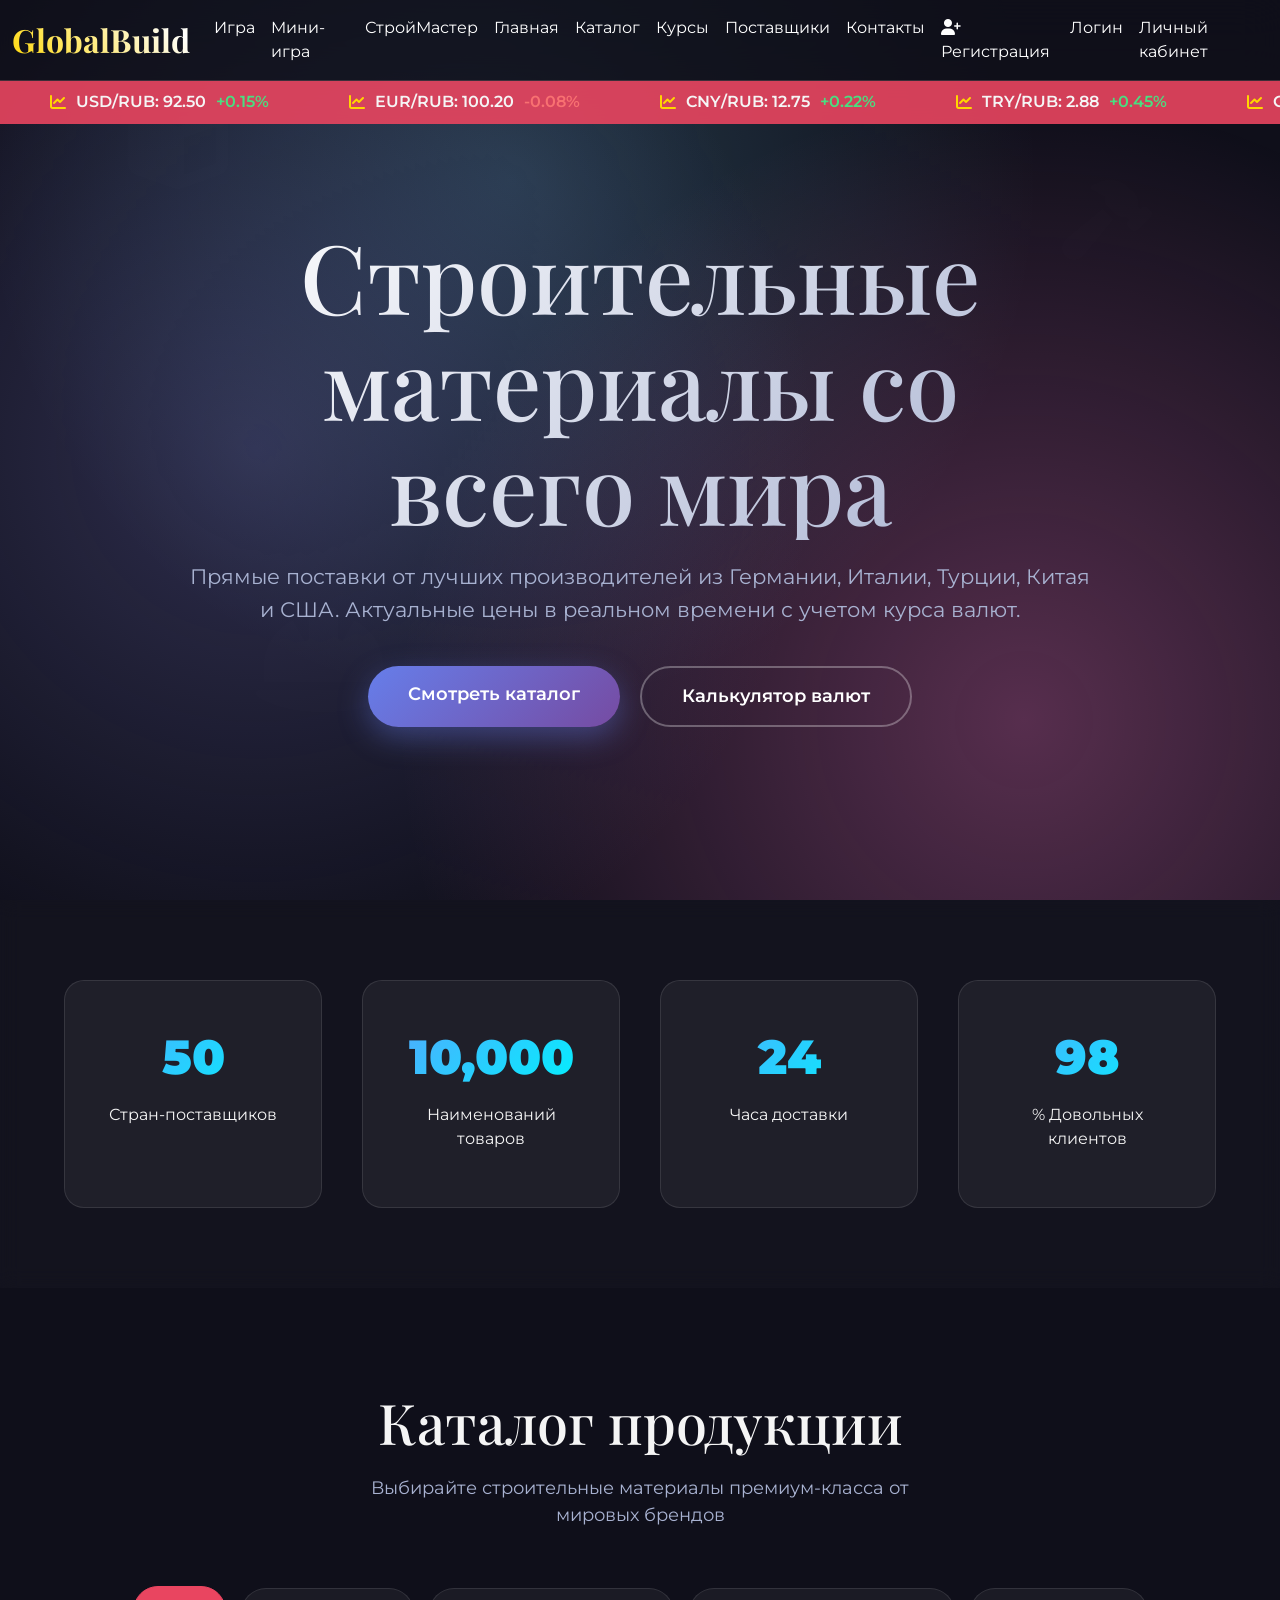
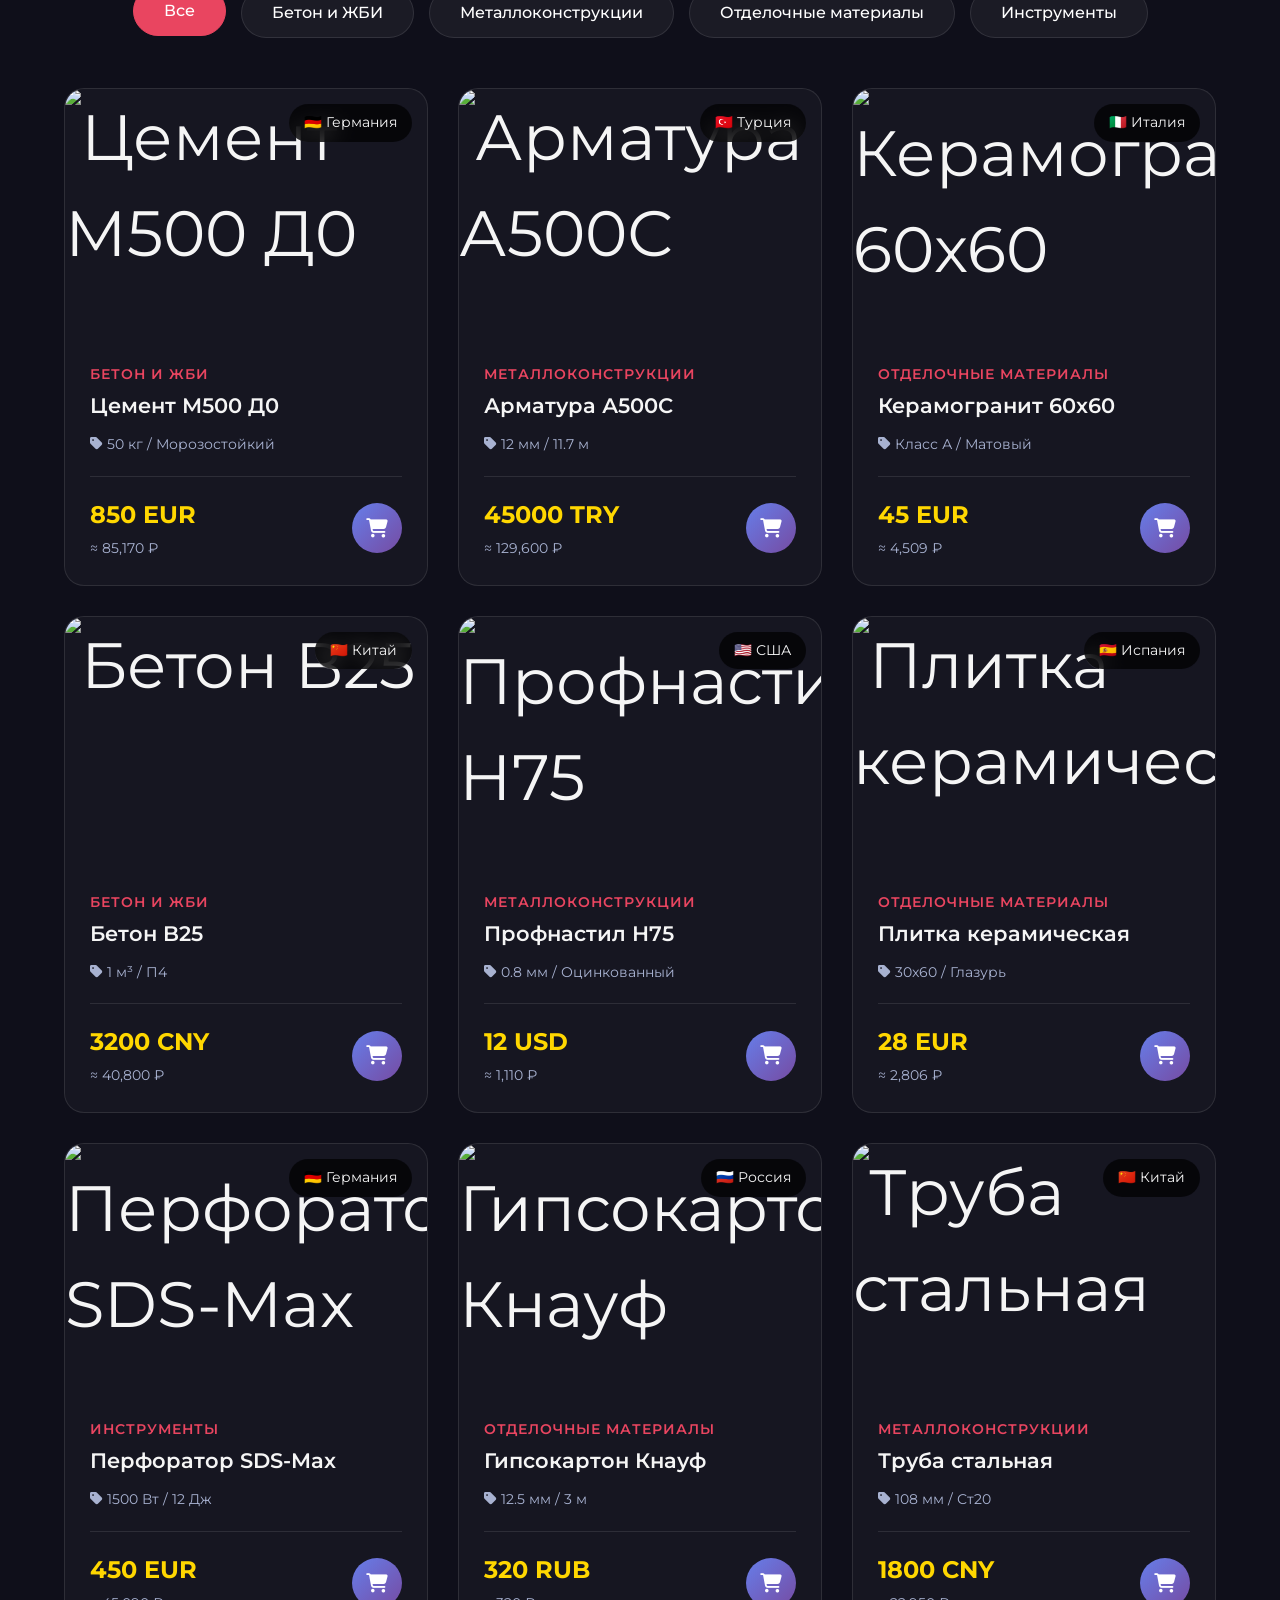
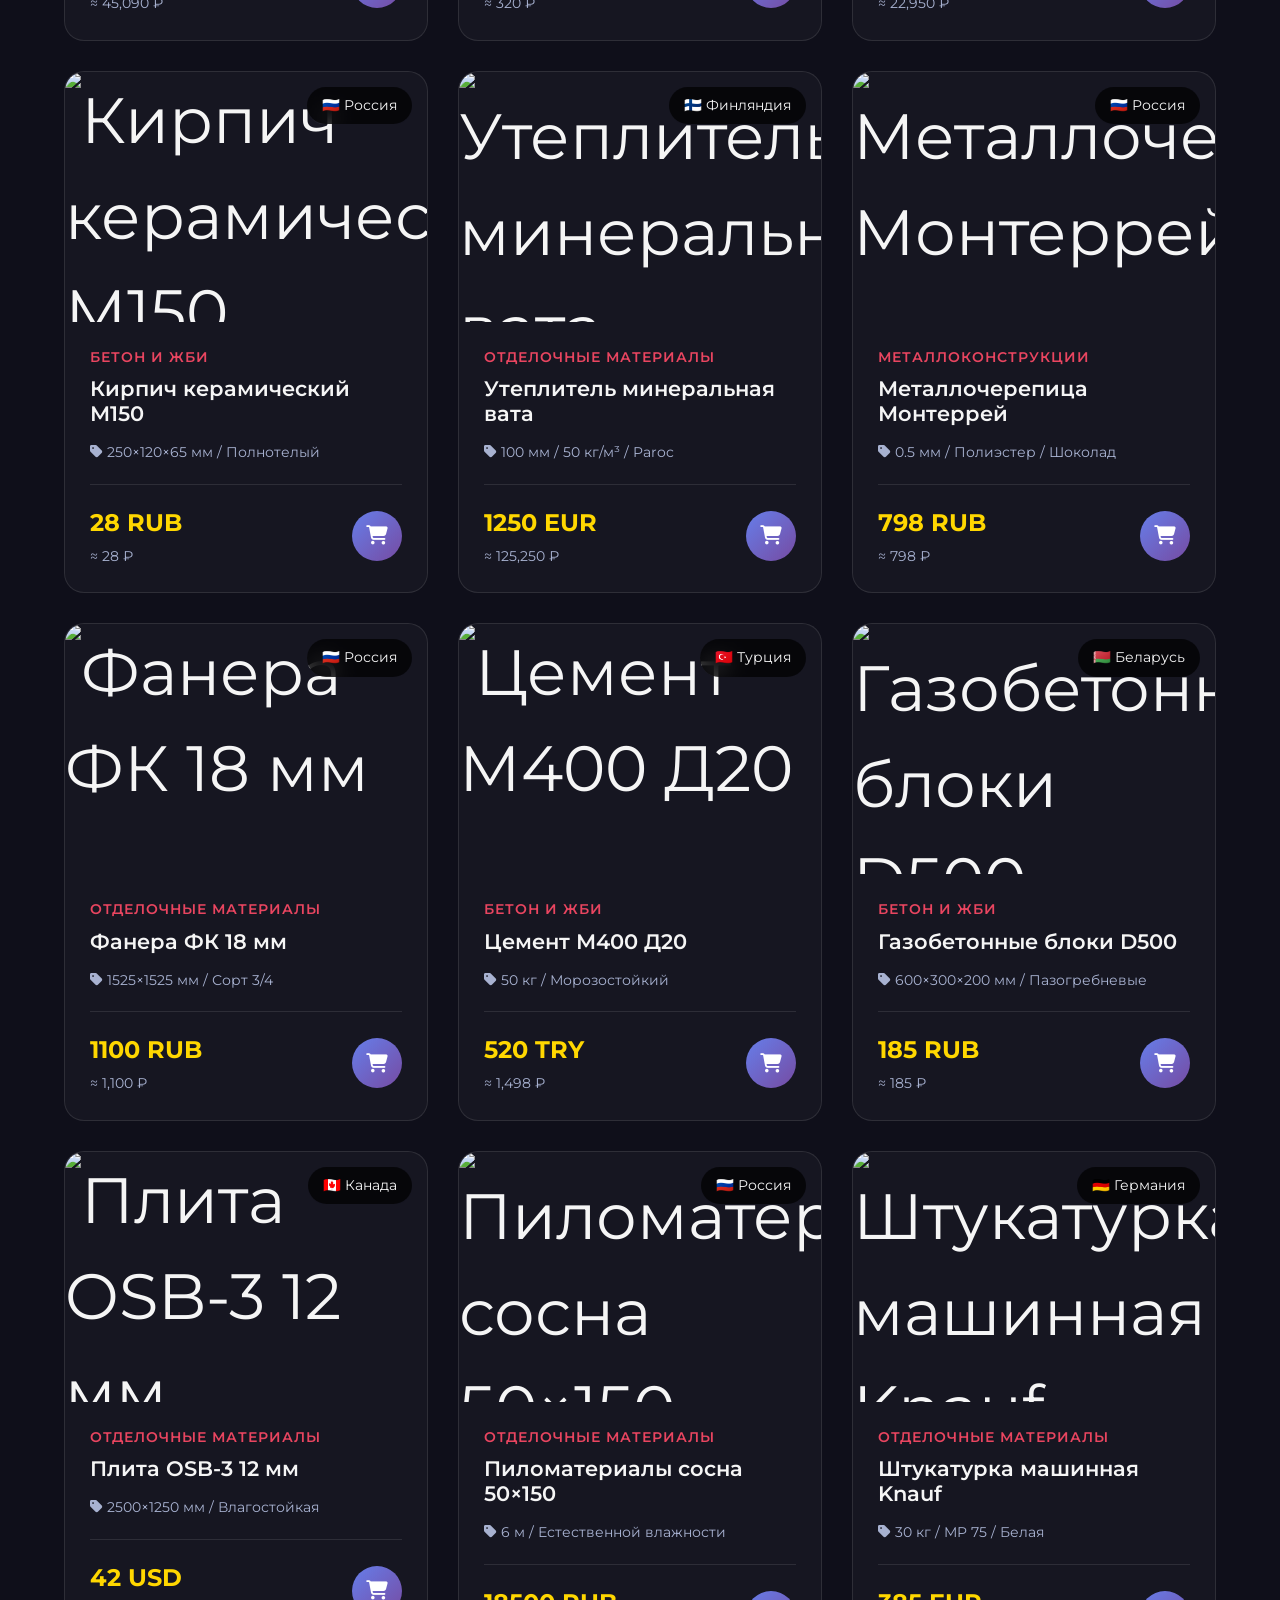
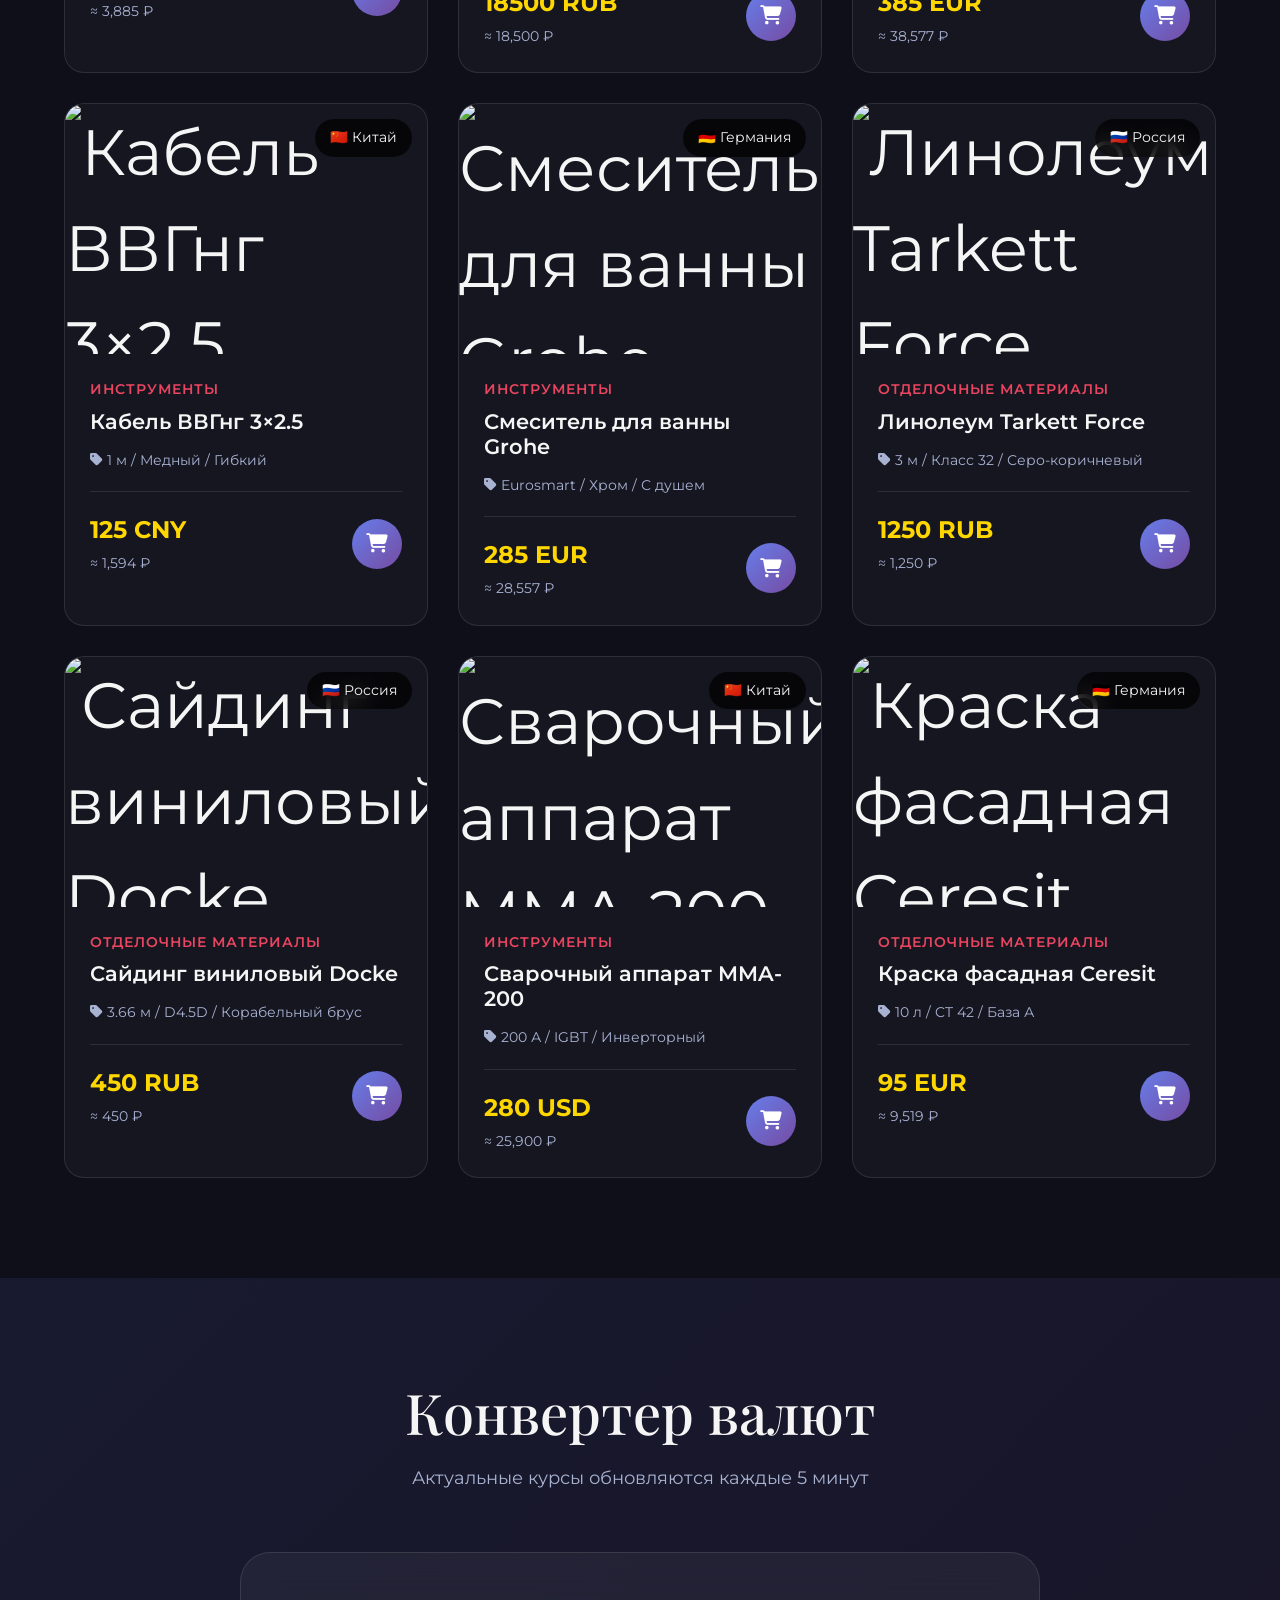
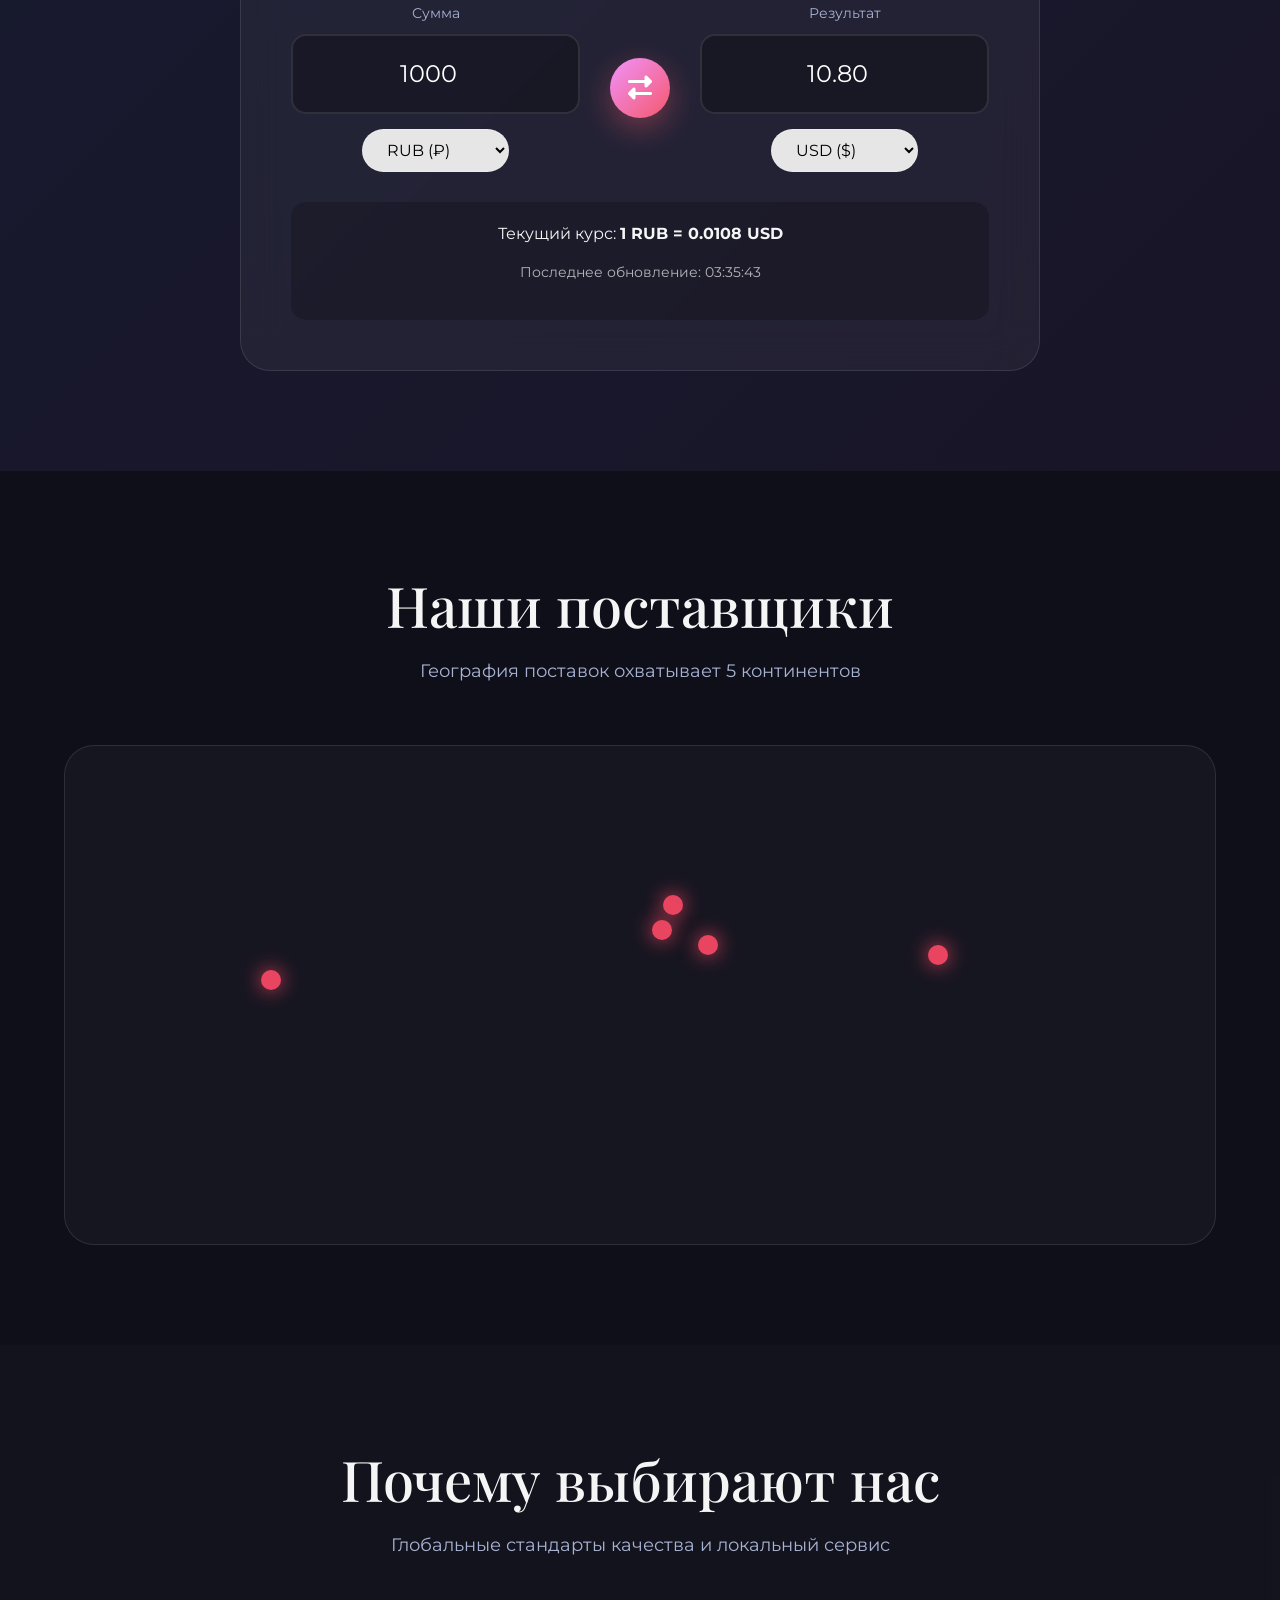
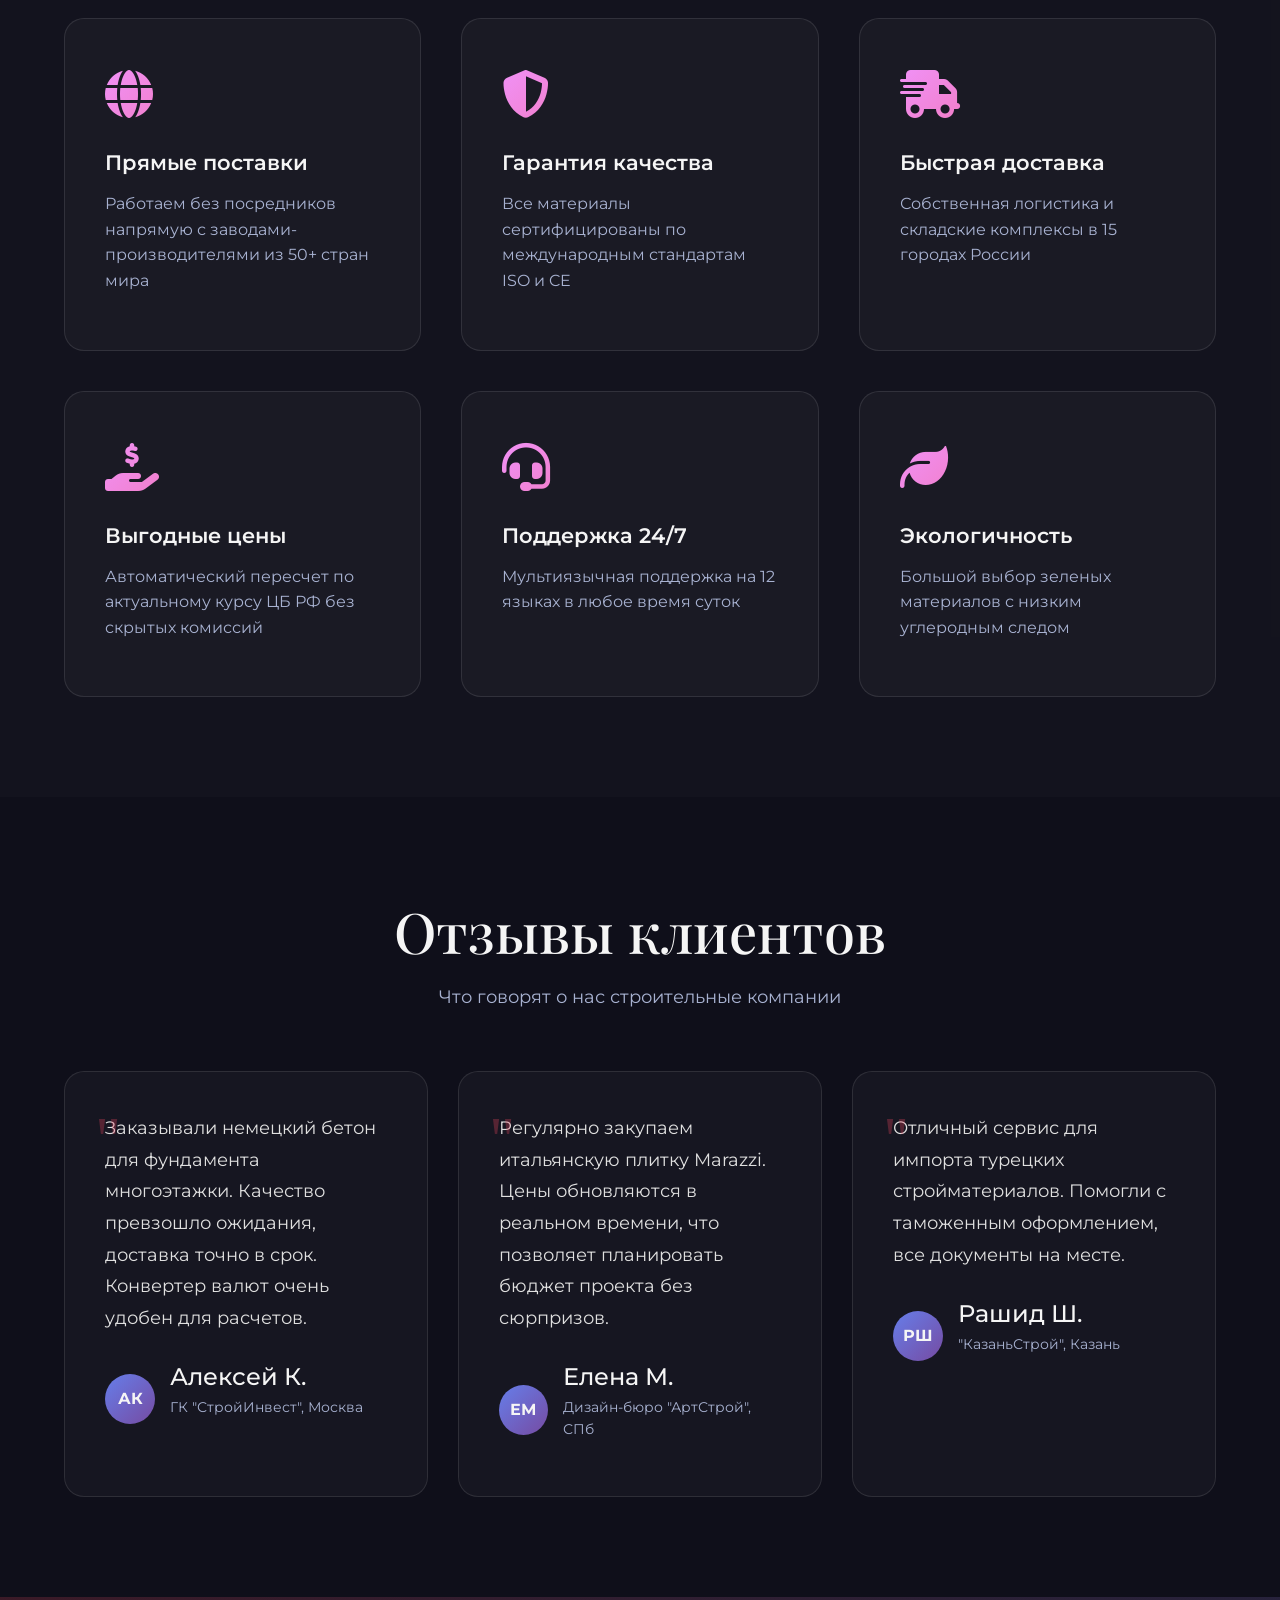
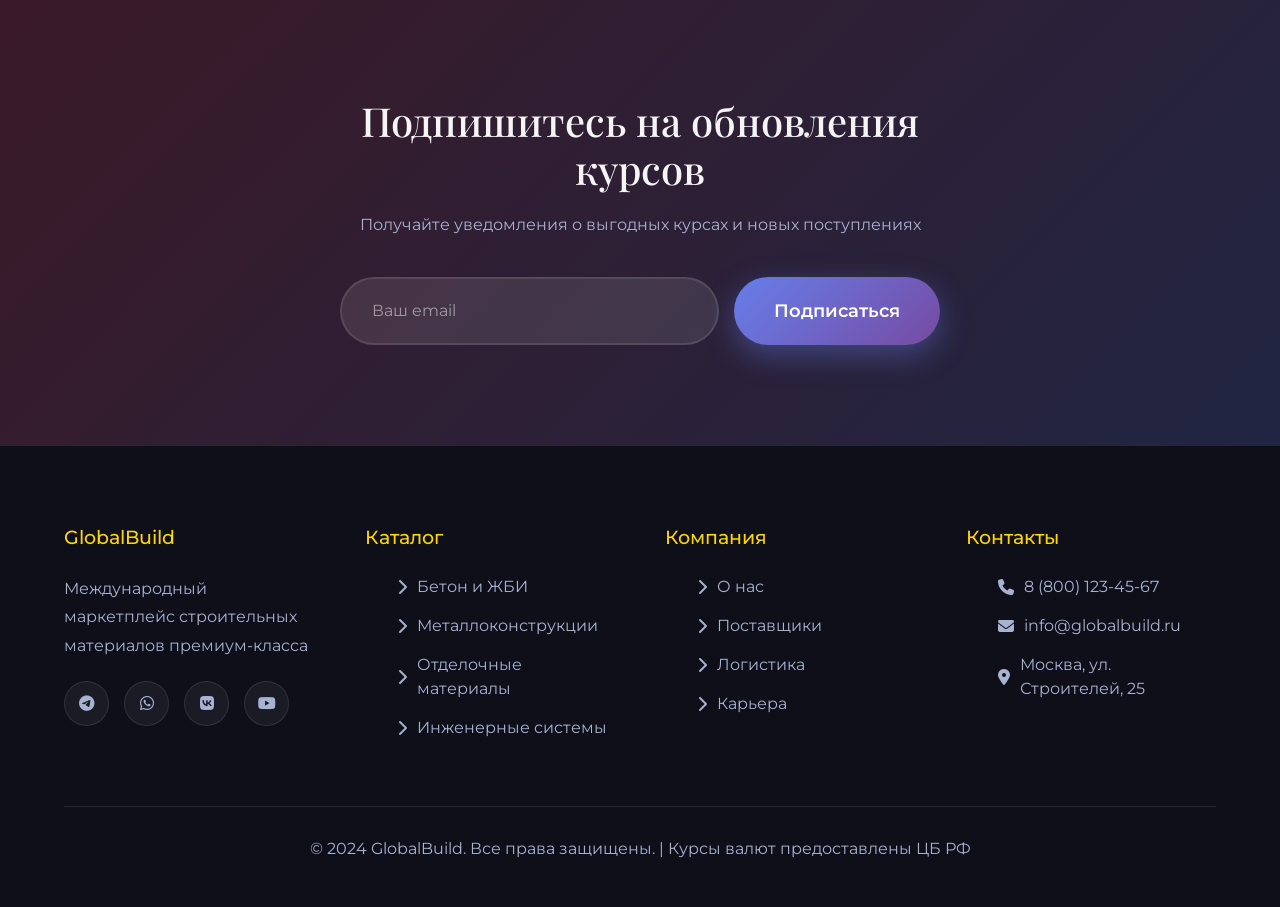
==== commit ff9505cc: "AI tugadi" ====
--- a/index.html
+++ b/index.html
@@ -39,7 +39,7 @@
                         <a class="nav-link active text-white" aria-current="page" href="./game.html">Игра</a>
                     </li>
                     <li class="nav-item">
-                        <a class="nav-link text-white" href="./ii.html">AI-агент</a>
+                        <a class="nav-link text-white" href="./guessgame.html">Mини-игра</a>
                     </li>
                     <li class="nav-item">
                         <a class="nav-link text-white" href="./stroymaster.html">СтройМастер</a>
--- a/main.css
+++ b/main.css
@@ -663,8 +663,8 @@
         }
 
         .map-point[data-country="usa"] {
-            top: 35%;
-            left: 25%;
+            top: 45%;
+            left: 17%;
         }
 
         .map-point[data-country="turkey"] {
